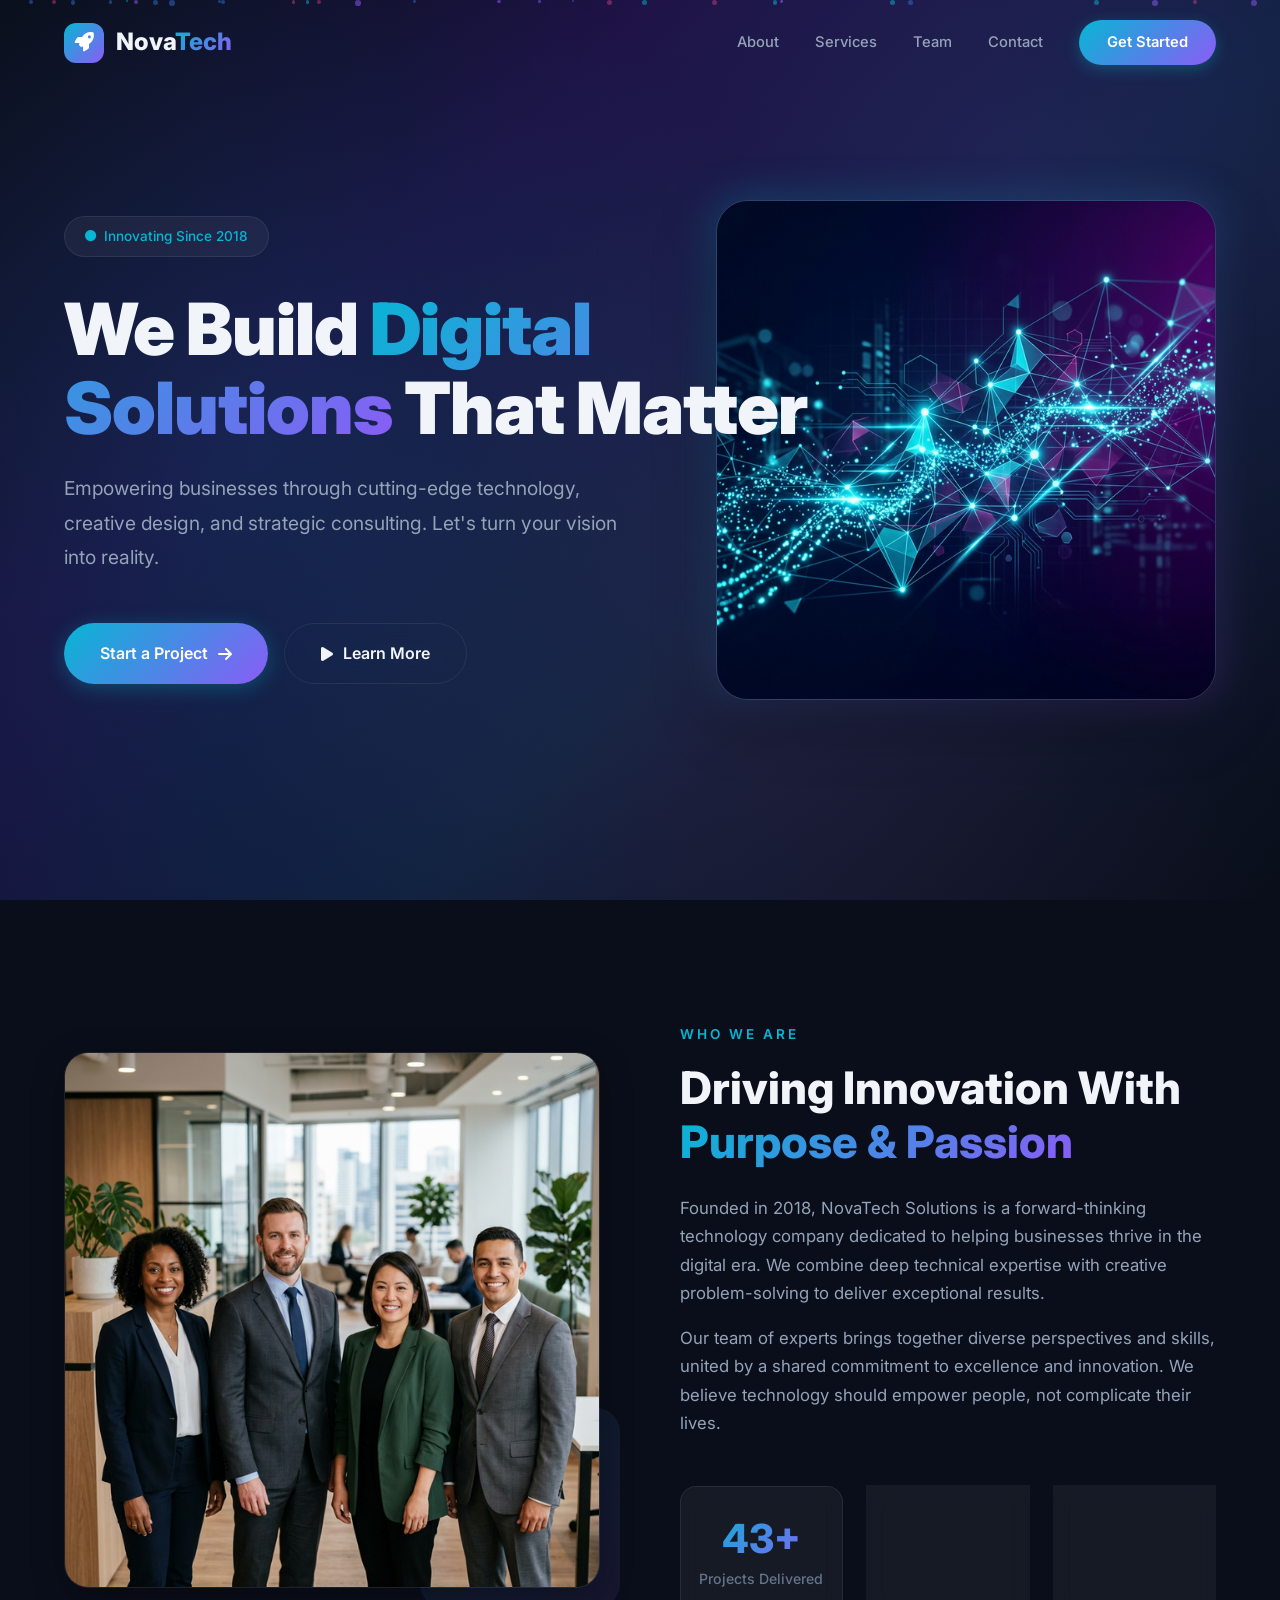
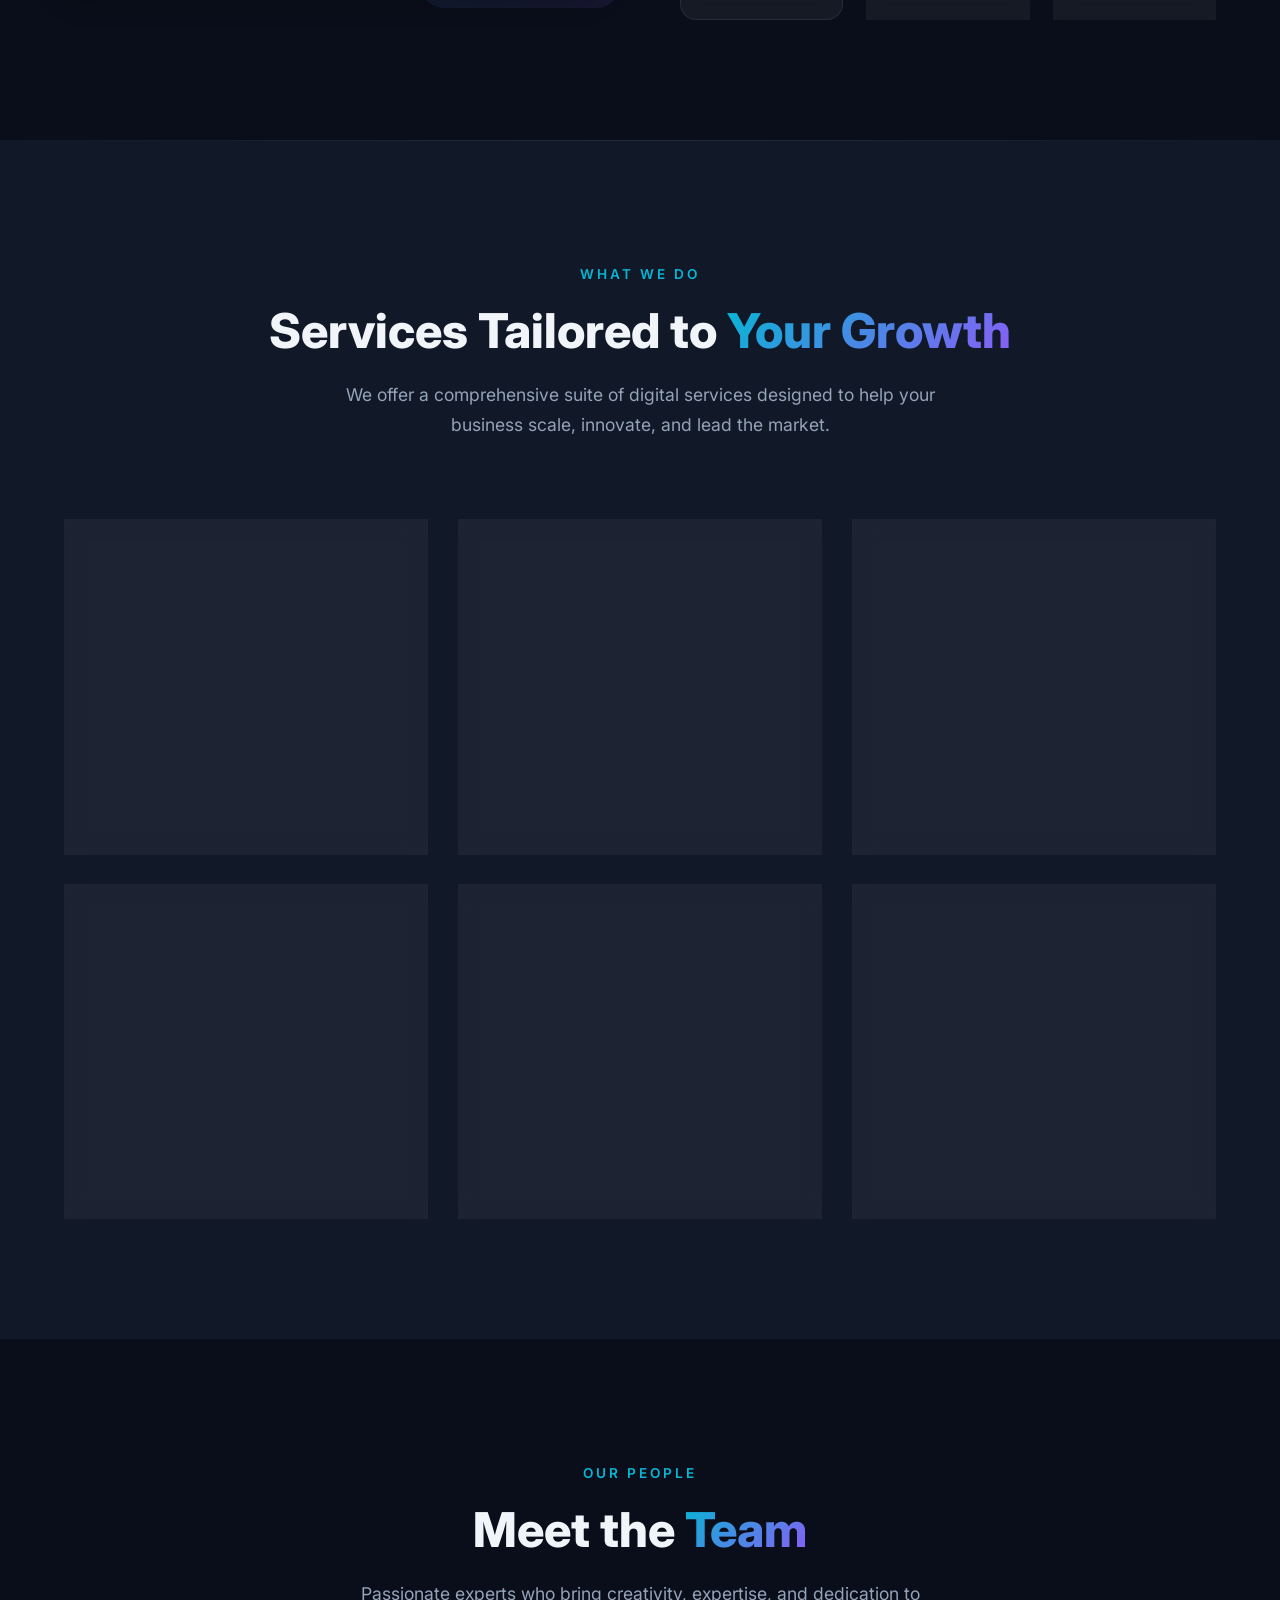
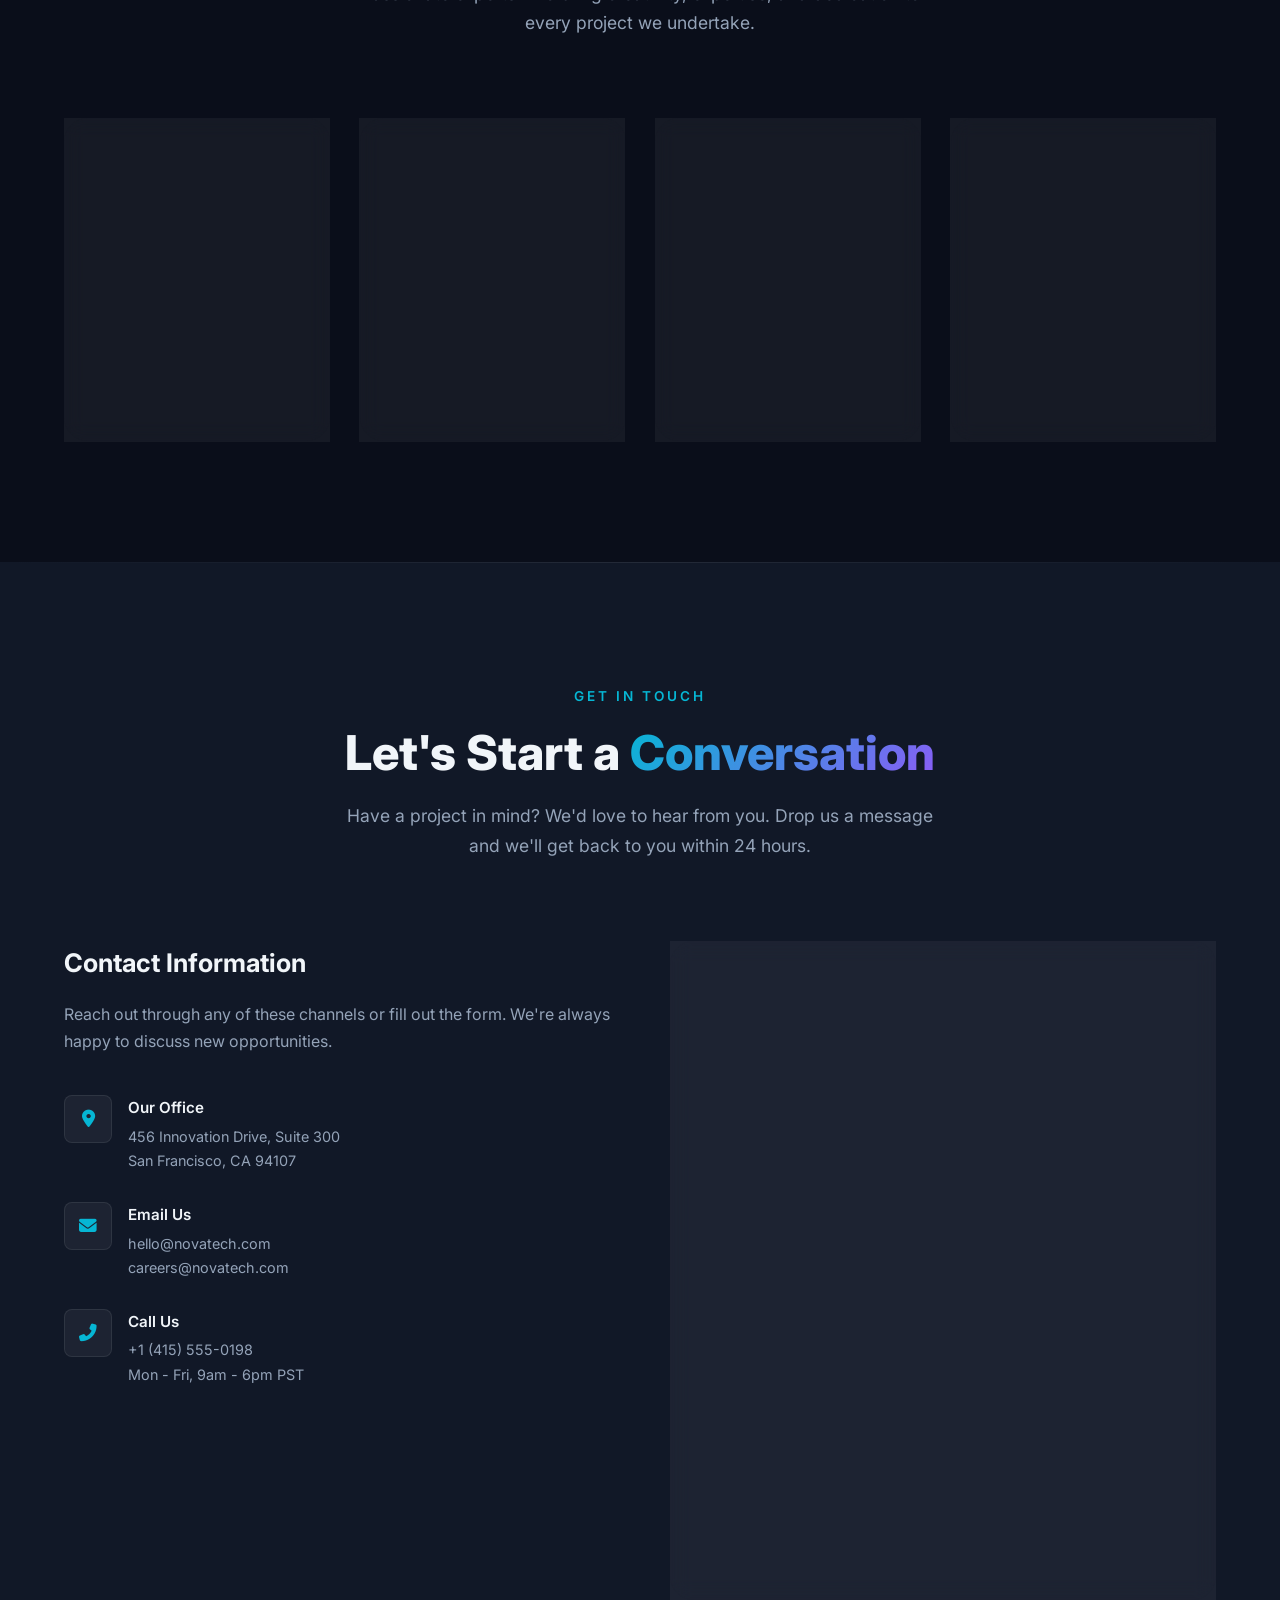
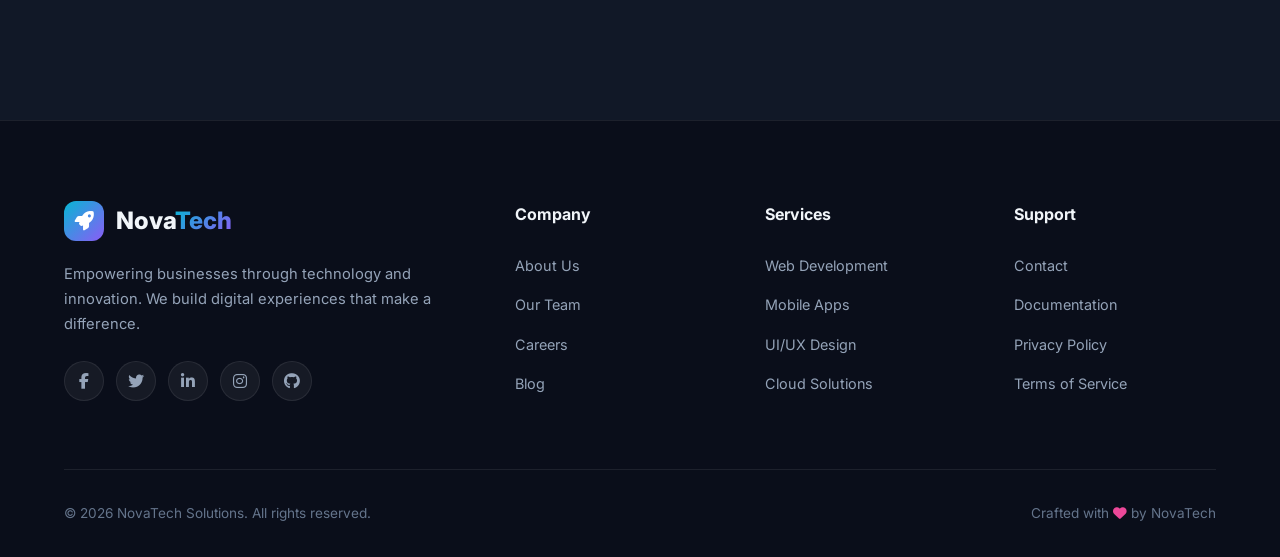
==== index.html @ 3fabcb5d "feat: Implement initial demo landing page with HTML, CSS, JavaScript, and assets." ====
<!DOCTYPE html>
<html lang="en">
<head>
  <meta charset="UTF-8">
  <meta name="viewport" content="width=device-width, initial-scale=1.0">
  <meta name="description" content="NovaTech Solutions — We craft innovative digital solutions that transform businesses. Explore our services, meet our team, and get in touch.">
  <title>NovaTech Solutions | Digital Innovation Company</title>

  <!-- Fonts & Icons -->
  <link rel="stylesheet" href="https://cdnjs.cloudflare.com/ajax/libs/font-awesome/6.5.1/css/all.min.css">
  <link rel="stylesheet" href="styles.css">
</head>
<body>

  <!-- ===== NAVIGATION ===== -->
  <nav class="navbar" id="navbar">
    <div class="container">
      <a href="#" class="nav-logo">
        <div class="logo-icon"><i class="fas fa-rocket"></i></div>
        <span>Nova<span class="gradient-text">Tech</span></span>
      </a>

      <div class="nav-links" id="navLinks">
        <a href="#about">About</a>
        <a href="#services">Services</a>
        <a href="#team">Team</a>
        <a href="#contact">Contact</a>
        <a href="#contact" class="nav-cta">Get Started</a>
      </div>

      <button class="hamburger" id="hamburger" aria-label="Toggle navigation">
        <span></span>
        <span></span>
        <span></span>
      </button>
    </div>
  </nav>

  <!-- ===== HERO ===== -->
  <section class="hero" id="hero">
    <div class="hero-particles" id="heroParticles"></div>

    <div class="container">
      <div class="hero-content">
        <div class="hero-badge">
          <i class="fas fa-circle"></i> Innovating Since 2018
        </div>
        <h1>We Build <span class="gradient-text">Digital Solutions</span> That Matter</h1>
        <p>Empowering businesses through cutting-edge technology, creative design, and strategic consulting. Let's turn your vision into reality.</p>
        <div class="hero-buttons">
          <a href="#contact" class="btn-primary">
            Start a Project <i class="fas fa-arrow-right"></i>
          </a>
          <a href="#about" class="btn-secondary">
            <i class="fas fa-play"></i> Learn More
          </a>
        </div>
      </div>
    </div>

    <div class="hero-visual">
      <div class="hero-image-wrapper">
        <img src="assets/hero-bg.png" alt="Digital Innovation Visualization">
      </div>
    </div>
  </section>

  <!-- ===== ABOUT ===== -->
  <section class="about" id="about">
    <div class="container">
      <div class="about-grid">
        <div class="about-image reveal">
          <img src="assets/team-photo.png" alt="NovaTech Team">
        </div>
        <div class="about-content reveal reveal-delay-2">
          <span class="section-header">
            <span class="label">Who We Are</span>
          </span>
          <h2>Driving Innovation With <span class="gradient-text">Purpose & Passion</span></h2>
          <p>Founded in 2018, NovaTech Solutions is a forward-thinking technology company dedicated to helping businesses thrive in the digital era. We combine deep technical expertise with creative problem-solving to deliver exceptional results.</p>
          <p>Our team of experts brings together diverse perspectives and skills, united by a shared commitment to excellence and innovation. We believe technology should empower people, not complicate their lives.</p>

          <div class="stats-grid">
            <div class="stat-item">
              <div class="stat-number" data-target="150">0</div>
              <div class="stat-label">Projects Delivered</div>
            </div>
            <div class="stat-item">
              <div class="stat-number" data-target="89">0</div>
              <div class="stat-label">Happy Clients</div>
            </div>
            <div class="stat-item">
              <div class="stat-number" data-target="12">0</div>
              <div class="stat-label">Years Experience</div>
            </div>
          </div>
        </div>
      </div>
    </div>
  </section>

  <!-- ===== SERVICES ===== -->
  <section class="services" id="services">
    <div class="container">
      <div class="section-header reveal">
        <span class="label">What We Do</span>
        <h2>Services Tailored to <span class="gradient-text">Your Growth</span></h2>
        <p>We offer a comprehensive suite of digital services designed to help your business scale, innovate, and lead the market.</p>
      </div>

      <div class="services-grid">
        <div class="service-card reveal reveal-delay-1">
          <div class="service-icon"><i class="fas fa-code"></i></div>
          <h3>Web Development</h3>
          <p>Custom web applications built with modern frameworks and scalable architecture. From MVPs to enterprise platforms, we bring your ideas to life.</p>
        </div>

        <div class="service-card reveal reveal-delay-2">
          <div class="service-icon"><i class="fas fa-mobile-alt"></i></div>
          <h3>Mobile Apps</h3>
          <p>Native and cross-platform mobile applications that deliver seamless user experiences on iOS and Android devices.</p>
        </div>

        <div class="service-card reveal reveal-delay-3">
          <div class="service-icon"><i class="fas fa-palette"></i></div>
          <h3>UI/UX Design</h3>
          <p>Human-centered design that creates intuitive interfaces. We blend aesthetics with functionality to delight your users.</p>
        </div>

        <div class="service-card reveal reveal-delay-1">
          <div class="service-icon"><i class="fas fa-cloud"></i></div>
          <h3>Cloud Solutions</h3>
          <p>Scalable cloud infrastructure and DevOps consulting. We help you migrate, optimize, and manage your cloud environment efficiently.</p>
        </div>

        <div class="service-card reveal reveal-delay-2">
          <div class="service-icon"><i class="fas fa-brain"></i></div>
          <h3>AI & Analytics</h3>
          <p>Harness the power of artificial intelligence and data analytics to gain insights, automate processes, and make smarter decisions.</p>
        </div>

        <div class="service-card reveal reveal-delay-3">
          <div class="service-icon"><i class="fas fa-shield-alt"></i></div>
          <h3>Cybersecurity</h3>
          <p>Comprehensive security audits, penetration testing, and compliance consulting to protect your digital assets from threats.</p>
        </div>
      </div>
    </div>
  </section>

  <!-- ===== TEAM ===== -->
  <section class="team" id="team">
    <div class="container">
      <div class="section-header reveal">
        <span class="label">Our People</span>
        <h2>Meet the <span class="gradient-text">Team</span></h2>
        <p>Passionate experts who bring creativity, expertise, and dedication to every project we undertake.</p>
      </div>

      <div class="team-grid">
        <div class="team-card reveal reveal-delay-1">
          <div class="team-avatar">
            <img src="assets/avatar-ceo.png" alt="Alexander Reed">
          </div>
          <h3>Alexander Reed</h3>
          <p class="role">CEO & Founder</p>
          <div class="team-socials">
            <a href="#" aria-label="LinkedIn"><i class="fab fa-linkedin-in"></i></a>
            <a href="#" aria-label="Twitter"><i class="fab fa-twitter"></i></a>
          </div>
        </div>

        <div class="team-card reveal reveal-delay-2">
          <div class="team-avatar">
            <img src="assets/avatar-cto.png" alt="Sarah Chen">
          </div>
          <h3>Sarah Chen</h3>
          <p class="role">Chief Technology Officer</p>
          <div class="team-socials">
            <a href="#" aria-label="LinkedIn"><i class="fab fa-linkedin-in"></i></a>
            <a href="#" aria-label="GitHub"><i class="fab fa-github"></i></a>
          </div>
        </div>

        <div class="team-card reveal reveal-delay-3">
          <div class="team-avatar">
            <img src="assets/avatar-designer.png" alt="Marcus Oliveira">
          </div>
          <h3>Marcus Oliveira</h3>
          <p class="role">Lead Designer</p>
          <div class="team-socials">
            <a href="#" aria-label="LinkedIn"><i class="fab fa-linkedin-in"></i></a>
            <a href="#" aria-label="Dribbble"><i class="fab fa-dribbble"></i></a>
          </div>
        </div>

        <div class="team-card reveal reveal-delay-4">
          <div class="team-avatar">
            <img src="assets/avatar-marketing.png" alt="Emily Nakamura">
          </div>
          <h3>Emily Nakamura</h3>
          <p class="role">Marketing Director</p>
          <div class="team-socials">
            <a href="#" aria-label="LinkedIn"><i class="fab fa-linkedin-in"></i></a>
            <a href="#" aria-label="Instagram"><i class="fab fa-instagram"></i></a>
          </div>
        </div>
      </div>
    </div>
  </section>

  <!-- ===== CONTACT ===== -->
  <section class="contact" id="contact">
    <div class="container">
      <div class="section-header reveal">
        <span class="label">Get In Touch</span>
        <h2>Let's Start a <span class="gradient-text">Conversation</span></h2>
        <p>Have a project in mind? We'd love to hear from you. Drop us a message and we'll get back to you within 24 hours.</p>
      </div>

      <div class="contact-grid">
        <div class="contact-info reveal reveal-delay-1">
          <h3>Contact Information</h3>
          <p>Reach out through any of these channels or fill out the form. We're always happy to discuss new opportunities.</p>

          <div class="contact-detail">
            <div class="contact-detail-icon"><i class="fas fa-map-marker-alt"></i></div>
            <div>
              <h4>Our Office</h4>
              <p>456 Innovation Drive, Suite 300<br>San Francisco, CA 94107</p>
            </div>
          </div>

          <div class="contact-detail">
            <div class="contact-detail-icon"><i class="fas fa-envelope"></i></div>
            <div>
              <h4>Email Us</h4>
              <p>hello@novatech.com<br>careers@novatech.com</p>
            </div>
          </div>

          <div class="contact-detail">
            <div class="contact-detail-icon"><i class="fas fa-phone-alt"></i></div>
            <div>
              <h4>Call Us</h4>
              <p>+1 (415) 555-0198<br>Mon - Fri, 9am - 6pm PST</p>
            </div>
          </div>
        </div>

        <div class="contact-form-wrapper reveal reveal-delay-2">
          <form id="contactForm">
            <div class="form-row">
              <div class="form-group">
                <label for="firstName">First Name</label>
                <input type="text" id="firstName" placeholder="John" required>
              </div>
              <div class="form-group">
                <label for="lastName">Last Name</label>
                <input type="text" id="lastName" placeholder="Doe" required>
              </div>
            </div>
            <div class="form-group">
              <label for="email">Email Address</label>
              <input type="email" id="email" placeholder="john@example.com" required>
            </div>
            <div class="form-group">
              <label for="subject">Subject</label>
              <input type="text" id="subject" placeholder="How can we help?">
            </div>
            <div class="form-group">
              <label for="message">Message</label>
              <textarea id="message" placeholder="Tell us about your project..." required></textarea>
            </div>
            <button type="submit" class="btn-submit" id="submitBtn">
              Send Message <i class="fas fa-paper-plane"></i>
            </button>
          </form>
        </div>
      </div>
    </div>
  </section>

  <!-- ===== FOOTER ===== -->
  <footer class="footer">
    <div class="container">
      <div class="footer-grid">
        <div class="footer-brand">
          <a href="#" class="nav-logo">
            <div class="logo-icon"><i class="fas fa-rocket"></i></div>
            <span>Nova<span class="gradient-text">Tech</span></span>
          </a>
          <p>Empowering businesses through technology and innovation. We build digital experiences that make a difference.</p>
          <div class="footer-socials">
            <a href="#" aria-label="Facebook"><i class="fab fa-facebook-f"></i></a>
            <a href="#" aria-label="Twitter"><i class="fab fa-twitter"></i></a>
            <a href="#" aria-label="LinkedIn"><i class="fab fa-linkedin-in"></i></a>
            <a href="#" aria-label="Instagram"><i class="fab fa-instagram"></i></a>
            <a href="#" aria-label="GitHub"><i class="fab fa-github"></i></a>
          </div>
        </div>

        <div class="footer-col">
          <h4>Company</h4>
          <ul>
            <li><a href="#about">About Us</a></li>
            <li><a href="#team">Our Team</a></li>
            <li><a href="#">Careers</a></li>
            <li><a href="#">Blog</a></li>
          </ul>
        </div>

        <div class="footer-col">
          <h4>Services</h4>
          <ul>
            <li><a href="#services">Web Development</a></li>
            <li><a href="#services">Mobile Apps</a></li>
            <li><a href="#services">UI/UX Design</a></li>
            <li><a href="#services">Cloud Solutions</a></li>
          </ul>
        </div>

        <div class="footer-col">
          <h4>Support</h4>
          <ul>
            <li><a href="#contact">Contact</a></li>
            <li><a href="#">Documentation</a></li>
            <li><a href="#">Privacy Policy</a></li>
            <li><a href="#">Terms of Service</a></li>
          </ul>
        </div>
      </div>

      <div class="footer-bottom">
        <p>&copy; 2026 NovaTech Solutions. All rights reserved.</p>
        <p>Crafted with <i class="fas fa-heart" style="color: var(--accent-pink);"></i> by NovaTech</p>
      </div>
    </div>
  </footer>

  <!-- Toast notification -->
  <div class="toast" id="toast">Message sent successfully! We'll get back to you soon.</div>

  <script src="script.js"></script>
</body>
</html>
---- styles.css ----
/* ===== DESIGN SYSTEM ===== */
@import url('https://fonts.googleapis.com/css2?family=Inter:wght@300;400;500;600;700;800;900&display=swap');

:root {
  /* Colors */
  --bg-primary: #0a0e1a;
  --bg-secondary: #111827;
  --bg-card: rgba(17, 24, 39, 0.6);
  --bg-glass: rgba(255, 255, 255, 0.05);
  --border-glass: rgba(255, 255, 255, 0.08);

  --text-primary: #f1f5f9;
  --text-secondary: #94a3b8;
  --text-muted: #64748b;

  --accent-cyan: #06b6d4;
  --accent-purple: #8b5cf6;
  --accent-pink: #ec4899;
  --accent-blue: #3b82f6;

  --gradient-primary: linear-gradient(135deg, #06b6d4, #8b5cf6);
  --gradient-hero: linear-gradient(135deg, #0a0e1a 0%, #1a1040 30%, #0d1f3c 60%, #0a0e1a 100%);
  --gradient-card-hover: linear-gradient(135deg, rgba(6, 182, 212, 0.1), rgba(139, 92, 246, 0.1));

  /* Spacing */
  --section-padding: 120px 0;
  --container-width: 1200px;

  /* Transitions */
  --transition-fast: 0.2s ease;
  --transition-medium: 0.4s cubic-bezier(0.4, 0, 0.2, 1);
  --transition-slow: 0.6s cubic-bezier(0.4, 0, 0.2, 1);

  /* Border Radius */
  --radius-sm: 8px;
  --radius-md: 16px;
  --radius-lg: 24px;
  --radius-xl: 32px;

  /* Shadows */
  --shadow-glow: 0 0 30px rgba(6, 182, 212, 0.15);
  --shadow-card: 0 8px 32px rgba(0, 0, 0, 0.3);
  --shadow-elevated: 0 20px 60px rgba(0, 0, 0, 0.4);
}

/* ===== RESET & BASE ===== */
*,
*::before,
*::after {
  margin: 0;
  padding: 0;
  box-sizing: border-box;
}

html {
  scroll-behavior: smooth;
  font-size: 16px;
}

body {
  font-family: 'Inter', -apple-system, BlinkMacSystemFont, sans-serif;
  background-color: var(--bg-primary);
  color: var(--text-primary);
  line-height: 1.7;
  overflow-x: hidden;
  -webkit-font-smoothing: antialiased;
}

a {
  text-decoration: none;
  color: inherit;
}

ul { list-style: none; }

img {
  max-width: 100%;
  display: block;
}

.container {
  width: 90%;
  max-width: var(--container-width);
  margin: 0 auto;
}

/* ===== UTILITY CLASSES ===== */
.gradient-text {
  background: var(--gradient-primary);
  -webkit-background-clip: text;
  -webkit-text-fill-color: transparent;
  background-clip: text;
}

.section-header {
  text-align: center;
  margin-bottom: 80px;
}

.section-header .label {
  display: inline-block;
  font-size: 0.85rem;
  font-weight: 600;
  letter-spacing: 3px;
  text-transform: uppercase;
  color: var(--accent-cyan);
  margin-bottom: 16px;
}

.section-header h2 {
  font-size: clamp(2rem, 4vw, 3rem);
  font-weight: 800;
  line-height: 1.2;
  margin-bottom: 20px;
}

.section-header p {
  font-size: 1.1rem;
  color: var(--text-secondary);
  max-width: 600px;
  margin: 0 auto;
}

/* ===== SCROLL ANIMATIONS ===== */
.reveal {
  opacity: 0;
  transform: translateY(40px);
  transition: opacity 0.8s cubic-bezier(0.4, 0, 0.2, 1),
              transform 0.8s cubic-bezier(0.4, 0, 0.2, 1);
}

.reveal.active {
  opacity: 1;
  transform: translateY(0);
}

.reveal-delay-1 { transition-delay: 0.1s; }
.reveal-delay-2 { transition-delay: 0.2s; }
.reveal-delay-3 { transition-delay: 0.3s; }
.reveal-delay-4 { transition-delay: 0.4s; }

/* ===== NAVIGATION ===== */
.navbar {
  position: fixed;
  top: 0;
  left: 0;
  width: 100%;
  z-index: 1000;
  padding: 20px 0;
  transition: var(--transition-medium);
}

.navbar.scrolled {
  background: rgba(10, 14, 26, 0.9);
  backdrop-filter: blur(20px);
  -webkit-backdrop-filter: blur(20px);
  border-bottom: 1px solid var(--border-glass);
  padding: 12px 0;
  box-shadow: 0 4px 30px rgba(0, 0, 0, 0.3);
}

.navbar .container {
  display: flex;
  align-items: center;
  justify-content: space-between;
}

.nav-logo {
  display: flex;
  align-items: center;
  gap: 12px;
  font-size: 1.5rem;
  font-weight: 800;
}

.nav-logo .logo-icon {
  width: 40px;
  height: 40px;
  background: var(--gradient-primary);
  border-radius: 12px;
  display: flex;
  align-items: center;
  justify-content: center;
  font-size: 1.2rem;
  color: white;
}

.nav-links {
  display: flex;
  align-items: center;
  gap: 36px;
}

.nav-links a {
  font-size: 0.92rem;
  font-weight: 500;
  color: var(--text-secondary);
  transition: var(--transition-fast);
  position: relative;
}

.nav-links a::after {
  content: '';
  position: absolute;
  bottom: -4px;
  left: 0;
  width: 0;
  height: 2px;
  background: var(--gradient-primary);
  transition: width var(--transition-medium);
}

.nav-links a:hover {
  color: var(--text-primary);
}

.nav-links a:hover::after {
  width: 100%;
}

.nav-cta {
  padding: 10px 28px !important;
  background: var(--gradient-primary);
  border-radius: 50px;
  color: white !important;
  font-weight: 600 !important;
  transition: var(--transition-medium) !important;
  box-shadow: 0 4px 15px rgba(6, 182, 212, 0.3);
}

.nav-cta::after {
  display: none !important;
}

.nav-cta:hover {
  transform: translateY(-2px);
  box-shadow: 0 8px 25px rgba(6, 182, 212, 0.4);
}

/* Hamburger menu */
.hamburger {
  display: none;
  flex-direction: column;
  gap: 5px;
  cursor: pointer;
  z-index: 1001;
  background: none;
  border: none;
  padding: 5px;
}

.hamburger span {
  display: block;
  width: 28px;
  height: 2px;
  background: var(--text-primary);
  border-radius: 4px;
  transition: var(--transition-medium);
}

.hamburger.active span:nth-child(1) {
  transform: rotate(45deg) translate(5px, 5px);
}

.hamburger.active span:nth-child(2) {
  opacity: 0;
}

.hamburger.active span:nth-child(3) {
  transform: rotate(-45deg) translate(5px, -5px);
}

/* ===== HERO SECTION ===== */
.hero {
  min-height: 100vh;
  display: flex;
  align-items: center;
  position: relative;
  overflow: hidden;
  background: var(--gradient-hero);
}

.hero::before {
  content: '';
  position: absolute;
  inset: 0;
  background:
    radial-gradient(circle at 20% 50%, rgba(6, 182, 212, 0.12) 0%, transparent 50%),
    radial-gradient(circle at 80% 20%, rgba(139, 92, 246, 0.12) 0%, transparent 50%),
    radial-gradient(circle at 60% 80%, rgba(236, 72, 153, 0.08) 0%, transparent 50%);
  animation: heroGlow 8s ease-in-out infinite alternate;
}

@keyframes heroGlow {
  0% {
    opacity: 0.6;
    transform: scale(1);
  }
  100% {
    opacity: 1;
    transform: scale(1.05);
  }
}

/* Floating particles */
.hero-particles {
  position: absolute;
  inset: 0;
  overflow: hidden;
  pointer-events: none;
}

.particle {
  position: absolute;
  width: 4px;
  height: 4px;
  background: rgba(6, 182, 212, 0.4);
  border-radius: 50%;
  animation: float linear infinite;
}

@keyframes float {
  0% {
    transform: translateY(100vh) rotate(0deg);
    opacity: 0;
  }
  10% {
    opacity: 1;
  }
  90% {
    opacity: 1;
  }
  100% {
    transform: translateY(-100px) rotate(720deg);
    opacity: 0;
  }
}

.hero-content {
  position: relative;
  z-index: 2;
  max-width: 800px;
}

.hero-badge {
  display: inline-flex;
  align-items: center;
  gap: 8px;
  padding: 8px 20px;
  background: var(--bg-glass);
  border: 1px solid var(--border-glass);
  border-radius: 50px;
  font-size: 0.85rem;
  font-weight: 500;
  color: var(--accent-cyan);
  margin-bottom: 32px;
  backdrop-filter: blur(10px);
}

.hero-badge i {
  font-size: 0.7rem;
}

.hero h1 {
  font-size: clamp(2.8rem, 6vw, 4.5rem);
  font-weight: 900;
  line-height: 1.1;
  margin-bottom: 24px;
  letter-spacing: -1px;
}

.hero p {
  font-size: 1.2rem;
  color: var(--text-secondary);
  line-height: 1.8;
  margin-bottom: 48px;
  max-width: 580px;
}

.hero-buttons {
  display: flex;
  gap: 16px;
  flex-wrap: wrap;
}

.btn-primary {
  display: inline-flex;
  align-items: center;
  gap: 10px;
  padding: 16px 36px;
  background: var(--gradient-primary);
  color: white;
  font-size: 1rem;
  font-weight: 600;
  border-radius: 50px;
  border: none;
  cursor: pointer;
  transition: var(--transition-medium);
  box-shadow: 0 4px 20px rgba(6, 182, 212, 0.3);
}

.btn-primary:hover {
  transform: translateY(-3px);
  box-shadow: 0 12px 35px rgba(6, 182, 212, 0.4);
}

.btn-secondary {
  display: inline-flex;
  align-items: center;
  gap: 10px;
  padding: 16px 36px;
  background: transparent;
  color: var(--text-primary);
  font-size: 1rem;
  font-weight: 600;
  border-radius: 50px;
  border: 1px solid var(--border-glass);
  cursor: pointer;
  transition: var(--transition-medium);
  backdrop-filter: blur(10px);
}

.btn-secondary:hover {
  background: var(--bg-glass);
  border-color: var(--accent-cyan);
  transform: translateY(-3px);
}

/* Hero floating image */
.hero-visual {
  position: absolute;
  right: 5%;
  top: 50%;
  transform: translateY(-50%);
  width: 500px;
  height: 500px;
  z-index: 1;
}

.hero-image-wrapper {
  position: relative;
  width: 100%;
  height: 100%;
  animation: heroFloat 6s ease-in-out infinite;
}

@keyframes heroFloat {
  0%, 100% { transform: translateY(0); }
  50% { transform: translateY(-20px); }
}

.hero-image-wrapper img {
  width: 100%;
  height: 100%;
  object-fit: cover;
  border-radius: var(--radius-xl);
  border: 1px solid var(--border-glass);
  box-shadow: var(--shadow-elevated);
}

.hero-image-wrapper::before {
  content: '';
  position: absolute;
  inset: -2px;
  border-radius: var(--radius-xl);
  background: var(--gradient-primary);
  opacity: 0.3;
  z-index: -1;
  filter: blur(20px);
}

/* ===== ABOUT SECTION ===== */
.about {
  padding: var(--section-padding);
  position: relative;
}

.about-grid {
  display: grid;
  grid-template-columns: 1fr 1fr;
  gap: 80px;
  align-items: center;
}

.about-image {
  position: relative;
}

.about-image img {
  border-radius: var(--radius-lg);
  box-shadow: var(--shadow-card);
  border: 1px solid var(--border-glass);
}

.about-image::after {
  content: '';
  position: absolute;
  bottom: -20px;
  right: -20px;
  width: 200px;
  height: 200px;
  background: var(--gradient-primary);
  border-radius: var(--radius-lg);
  opacity: 0.1;
  z-index: -1;
}

.about-content h2 {
  font-size: clamp(2rem, 3.5vw, 2.8rem);
  font-weight: 800;
  line-height: 1.2;
  margin-bottom: 24px;
}

.about-content p {
  color: var(--text-secondary);
  font-size: 1.05rem;
  margin-bottom: 16px;
}

.about-content p:last-of-type {
  margin-bottom: 40px;
}

/* Stats */
.stats-grid {
  display: grid;
  grid-template-columns: repeat(3, 1fr);
  gap: 24px;
  margin-top: 48px;
}

.stat-item {
  text-align: center;
  padding: 28px 16px;
  background: var(--bg-glass);
  border: 1px solid var(--border-glass);
  border-radius: var(--radius-md);
  backdrop-filter: blur(10px);
  transition: var(--transition-medium);
}

.stat-item:hover {
  background: var(--gradient-card-hover);
  border-color: rgba(6, 182, 212, 0.2);
  transform: translateY(-4px);
}

.stat-number {
  font-size: 2.5rem;
  font-weight: 800;
  background: var(--gradient-primary);
  -webkit-background-clip: text;
  -webkit-text-fill-color: transparent;
  background-clip: text;
  line-height: 1.2;
}

.stat-label {
  font-size: 0.88rem;
  color: var(--text-muted);
  margin-top: 4px;
  font-weight: 500;
}

/* ===== SERVICES SECTION ===== */
.services {
  padding: var(--section-padding);
  background: var(--bg-secondary);
  position: relative;
}

.services::before {
  content: '';
  position: absolute;
  top: 0;
  left: 0;
  right: 0;
  height: 1px;
  background: linear-gradient(90deg, transparent, var(--border-glass), transparent);
}

.services-grid {
  display: grid;
  grid-template-columns: repeat(3, 1fr);
  gap: 30px;
}

.service-card {
  padding: 44px 36px;
  background: var(--bg-glass);
  border: 1px solid var(--border-glass);
  border-radius: var(--radius-lg);
  backdrop-filter: blur(10px);
  transition: var(--transition-medium);
  position: relative;
  overflow: hidden;
}

.service-card::before {
  content: '';
  position: absolute;
  top: 0;
  left: 0;
  right: 0;
  height: 3px;
  background: var(--gradient-primary);
  transform: scaleX(0);
  transform-origin: left;
  transition: transform var(--transition-medium);
}

.service-card:hover {
  transform: translateY(-8px);
  background: var(--gradient-card-hover);
  border-color: rgba(6, 182, 212, 0.15);
  box-shadow: var(--shadow-glow);
}

.service-card:hover::before {
  transform: scaleX(1);
}

.service-icon {
  width: 64px;
  height: 64px;
  background: var(--gradient-primary);
  border-radius: var(--radius-md);
  display: flex;
  align-items: center;
  justify-content: center;
  font-size: 1.6rem;
  color: white;
  margin-bottom: 28px;
  box-shadow: 0 8px 20px rgba(6, 182, 212, 0.2);
}

.service-card h3 {
  font-size: 1.3rem;
  font-weight: 700;
  margin-bottom: 14px;
}

.service-card p {
  color: var(--text-secondary);
  font-size: 0.95rem;
  line-height: 1.7;
}

/* ===== TEAM SECTION ===== */
.team {
  padding: var(--section-padding);
  position: relative;
}

.team-grid {
  display: grid;
  grid-template-columns: repeat(4, 1fr);
  gap: 30px;
}

.team-card {
  text-align: center;
  padding: 40px 24px 32px;
  background: var(--bg-glass);
  border: 1px solid var(--border-glass);
  border-radius: var(--radius-lg);
  backdrop-filter: blur(10px);
  transition: var(--transition-medium);
}

.team-card:hover {
  transform: translateY(-8px);
  background: var(--gradient-card-hover);
  border-color: rgba(6, 182, 212, 0.15);
  box-shadow: var(--shadow-glow);
}

.team-avatar {
  width: 110px;
  height: 110px;
  border-radius: 50%;
  margin: 0 auto 24px;
  overflow: hidden;
  border: 3px solid transparent;
  background-image: var(--gradient-primary);
  background-origin: border-box;
  background-clip: padding-box, border-box;
  position: relative;
}

.team-avatar img {
  width: 100%;
  height: 100%;
  object-fit: cover;
  border-radius: 50%;
}

.team-card h3 {
  font-size: 1.15rem;
  font-weight: 700;
  margin-bottom: 6px;
}

.team-card .role {
  font-size: 0.88rem;
  color: var(--accent-cyan);
  font-weight: 500;
  margin-bottom: 18px;
}

.team-socials {
  display: flex;
  justify-content: center;
  gap: 12px;
}

.team-socials a {
  width: 36px;
  height: 36px;
  border-radius: 50%;
  background: var(--bg-glass);
  border: 1px solid var(--border-glass);
  display: flex;
  align-items: center;
  justify-content: center;
  font-size: 0.85rem;
  color: var(--text-secondary);
  transition: var(--transition-fast);
}

.team-socials a:hover {
  background: var(--gradient-primary);
  border-color: transparent;
  color: white;
  transform: translateY(-2px);
}

/* ===== CONTACT SECTION ===== */
.contact {
  padding: var(--section-padding);
  background: var(--bg-secondary);
  position: relative;
}

.contact::before {
  content: '';
  position: absolute;
  top: 0;
  left: 0;
  right: 0;
  height: 1px;
  background: linear-gradient(90deg, transparent, var(--border-glass), transparent);
}

.contact-grid {
  display: grid;
  grid-template-columns: 1fr 1fr;
  gap: 60px;
}

.contact-info h3 {
  font-size: 1.6rem;
  font-weight: 700;
  margin-bottom: 16px;
}

.contact-info > p {
  color: var(--text-secondary);
  margin-bottom: 40px;
  line-height: 1.7;
}

.contact-detail {
  display: flex;
  align-items: flex-start;
  gap: 16px;
  margin-bottom: 28px;
}

.contact-detail-icon {
  width: 48px;
  height: 48px;
  background: var(--bg-glass);
  border: 1px solid var(--border-glass);
  border-radius: var(--radius-sm);
  display: flex;
  align-items: center;
  justify-content: center;
  color: var(--accent-cyan);
  font-size: 1.1rem;
  flex-shrink: 0;
}

.contact-detail h4 {
  font-size: 0.95rem;
  font-weight: 600;
  margin-bottom: 4px;
}

.contact-detail p {
  font-size: 0.9rem;
  color: var(--text-secondary);
}

/* Contact Form */
.contact-form-wrapper {
  padding: 44px;
  background: var(--bg-glass);
  border: 1px solid var(--border-glass);
  border-radius: var(--radius-lg);
  backdrop-filter: blur(10px);
}

.form-group {
  margin-bottom: 24px;
}

.form-group label {
  display: block;
  font-size: 0.88rem;
  font-weight: 600;
  margin-bottom: 8px;
  color: var(--text-secondary);
}

.form-group input,
.form-group textarea {
  width: 100%;
  padding: 14px 18px;
  background: rgba(255, 255, 255, 0.03);
  border: 1px solid var(--border-glass);
  border-radius: var(--radius-sm);
  color: var(--text-primary);
  font-family: 'Inter', sans-serif;
  font-size: 0.95rem;
  transition: var(--transition-fast);
  outline: none;
}

.form-group input:focus,
.form-group textarea:focus {
  border-color: var(--accent-cyan);
  box-shadow: 0 0 0 3px rgba(6, 182, 212, 0.1);
}

.form-group textarea {
  height: 140px;
  resize: vertical;
}

.form-row {
  display: grid;
  grid-template-columns: 1fr 1fr;
  gap: 20px;
}

.btn-submit {
  width: 100%;
  padding: 16px;
  background: var(--gradient-primary);
  color: white;
  font-size: 1rem;
  font-weight: 600;
  border: none;
  border-radius: var(--radius-sm);
  cursor: pointer;
  transition: var(--transition-medium);
  box-shadow: 0 4px 15px rgba(6, 182, 212, 0.3);
}

.btn-submit:hover {
  transform: translateY(-2px);
  box-shadow: 0 8px 25px rgba(6, 182, 212, 0.4);
}

/* ===== FOOTER ===== */
.footer {
  padding: 80px 0 32px;
  background: var(--bg-primary);
  border-top: 1px solid var(--border-glass);
}

.footer-grid {
  display: grid;
  grid-template-columns: 2fr 1fr 1fr 1fr;
  gap: 48px;
  padding-bottom: 60px;
  border-bottom: 1px solid var(--border-glass);
}

.footer-brand .nav-logo {
  margin-bottom: 20px;
}

.footer-brand p {
  color: var(--text-secondary);
  font-size: 0.92rem;
  line-height: 1.7;
  margin-bottom: 24px;
}

.footer-socials {
  display: flex;
  gap: 12px;
}

.footer-socials a {
  width: 40px;
  height: 40px;
  border-radius: 50%;
  background: var(--bg-glass);
  border: 1px solid var(--border-glass);
  display: flex;
  align-items: center;
  justify-content: center;
  color: var(--text-secondary);
  transition: var(--transition-fast);
}

.footer-socials a:hover {
  background: var(--gradient-primary);
  border-color: transparent;
  color: white;
  transform: translateY(-2px);
}

.footer-col h4 {
  font-size: 1rem;
  font-weight: 700;
  margin-bottom: 24px;
}

.footer-col ul li {
  margin-bottom: 12px;
}

.footer-col ul a {
  color: var(--text-secondary);
  font-size: 0.9rem;
  transition: var(--transition-fast);
}

.footer-col ul a:hover {
  color: var(--accent-cyan);
}

.footer-bottom {
  display: flex;
  justify-content: space-between;
  align-items: center;
  padding-top: 32px;
  font-size: 0.85rem;
  color: var(--text-muted);
}

/* ===== RESPONSIVE ===== */
@media (max-width: 1024px) {
  .hero-visual {
    display: none;
  }

  .hero-content {
    max-width: 100%;
    text-align: center;
  }

  .hero p { margin-left: auto; margin-right: auto; }
  .hero-buttons { justify-content: center; }

  .about-grid {
    grid-template-columns: 1fr;
    gap: 48px;
  }

  .services-grid {
    grid-template-columns: repeat(2, 1fr);
  }

  .team-grid {
    grid-template-columns: repeat(2, 1fr);
  }

  .footer-grid {
    grid-template-columns: 1fr 1fr;
    gap: 36px;
  }
}

@media (max-width: 768px) {
  :root {
    --section-padding: 80px 0;
  }

  .nav-links {
    position: fixed;
    top: 0;
    right: -100%;
    width: 280px;
    height: 100vh;
    background: rgba(10, 14, 26, 0.98);
    backdrop-filter: blur(20px);
    flex-direction: column;
    justify-content: center;
    gap: 28px;
    padding: 40px;
    transition: right var(--transition-medium);
    border-left: 1px solid var(--border-glass);
  }

  .nav-links.open {
    right: 0;
  }

  .hamburger {
    display: flex;
  }

  .hero h1 {
    font-size: clamp(2rem, 8vw, 3rem);
  }

  .services-grid {
    grid-template-columns: 1fr;
  }

  .team-grid {
    grid-template-columns: 1fr;
    max-width: 360px;
    margin: 0 auto;
  }

  .contact-grid {
    grid-template-columns: 1fr;
  }

  .stats-grid {
    grid-template-columns: repeat(3, 1fr);
    gap: 12px;
  }

  .form-row {
    grid-template-columns: 1fr;
  }

  .footer-grid {
    grid-template-columns: 1fr;
  }

  .footer-bottom {
    flex-direction: column;
    gap: 12px;
    text-align: center;
  }

  .contact-form-wrapper {
    padding: 28px;
  }
}

@media (max-width: 480px) {
  .hero-buttons {
    flex-direction: column;
    align-items: center;
  }

  .btn-primary, .btn-secondary {
    width: 100%;
    justify-content: center;
  }

  .stat-number {
    font-size: 1.8rem;
  }
}

/* ===== TOAST NOTIFICATION ===== */
.toast {
  position: fixed;
  bottom: 32px;
  right: 32px;
  padding: 16px 28px;
  background: rgba(6, 182, 212, 0.15);
  border: 1px solid var(--accent-cyan);
  border-radius: var(--radius-sm);
  color: var(--accent-cyan);
  font-weight: 500;
  backdrop-filter: blur(10px);
  transform: translateY(100px);
  opacity: 0;
  transition: var(--transition-medium);
  z-index: 9999;
}

.toast.show {
  transform: translateY(0);
  opacity: 1;
}
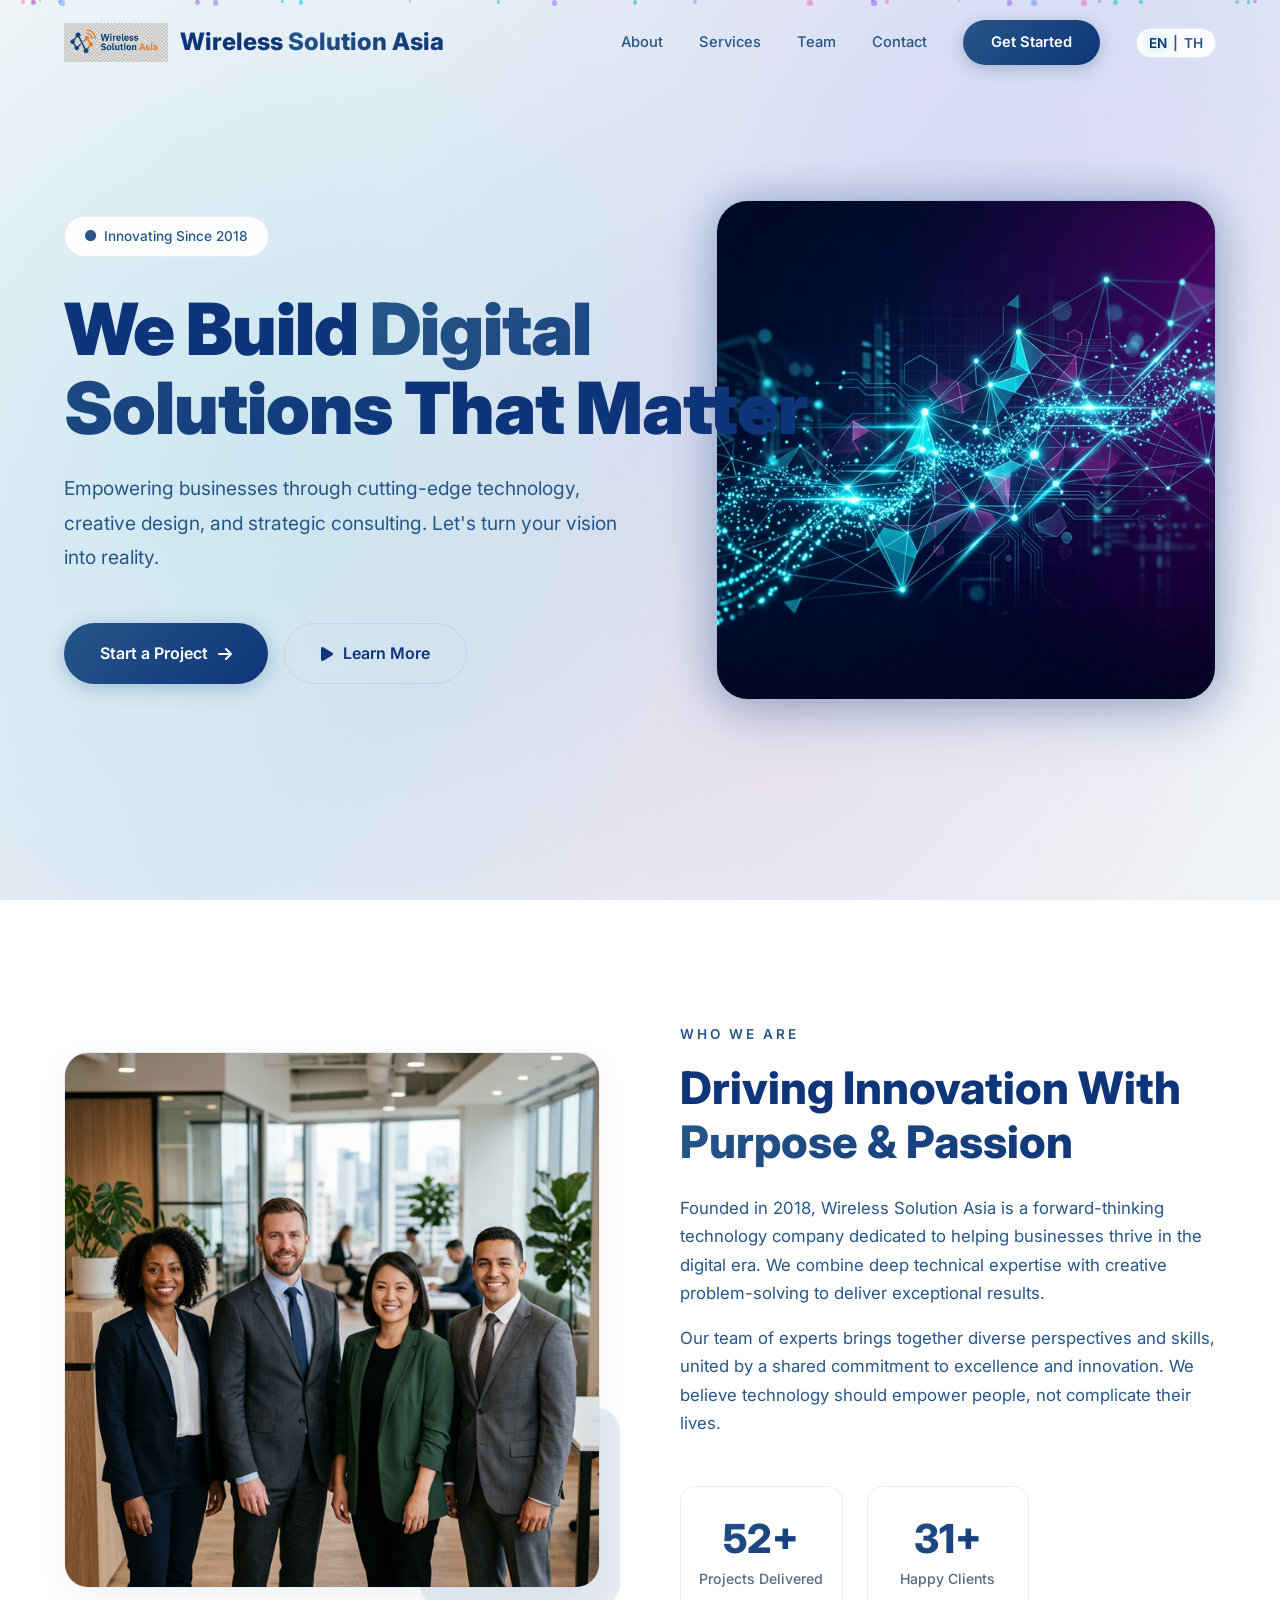
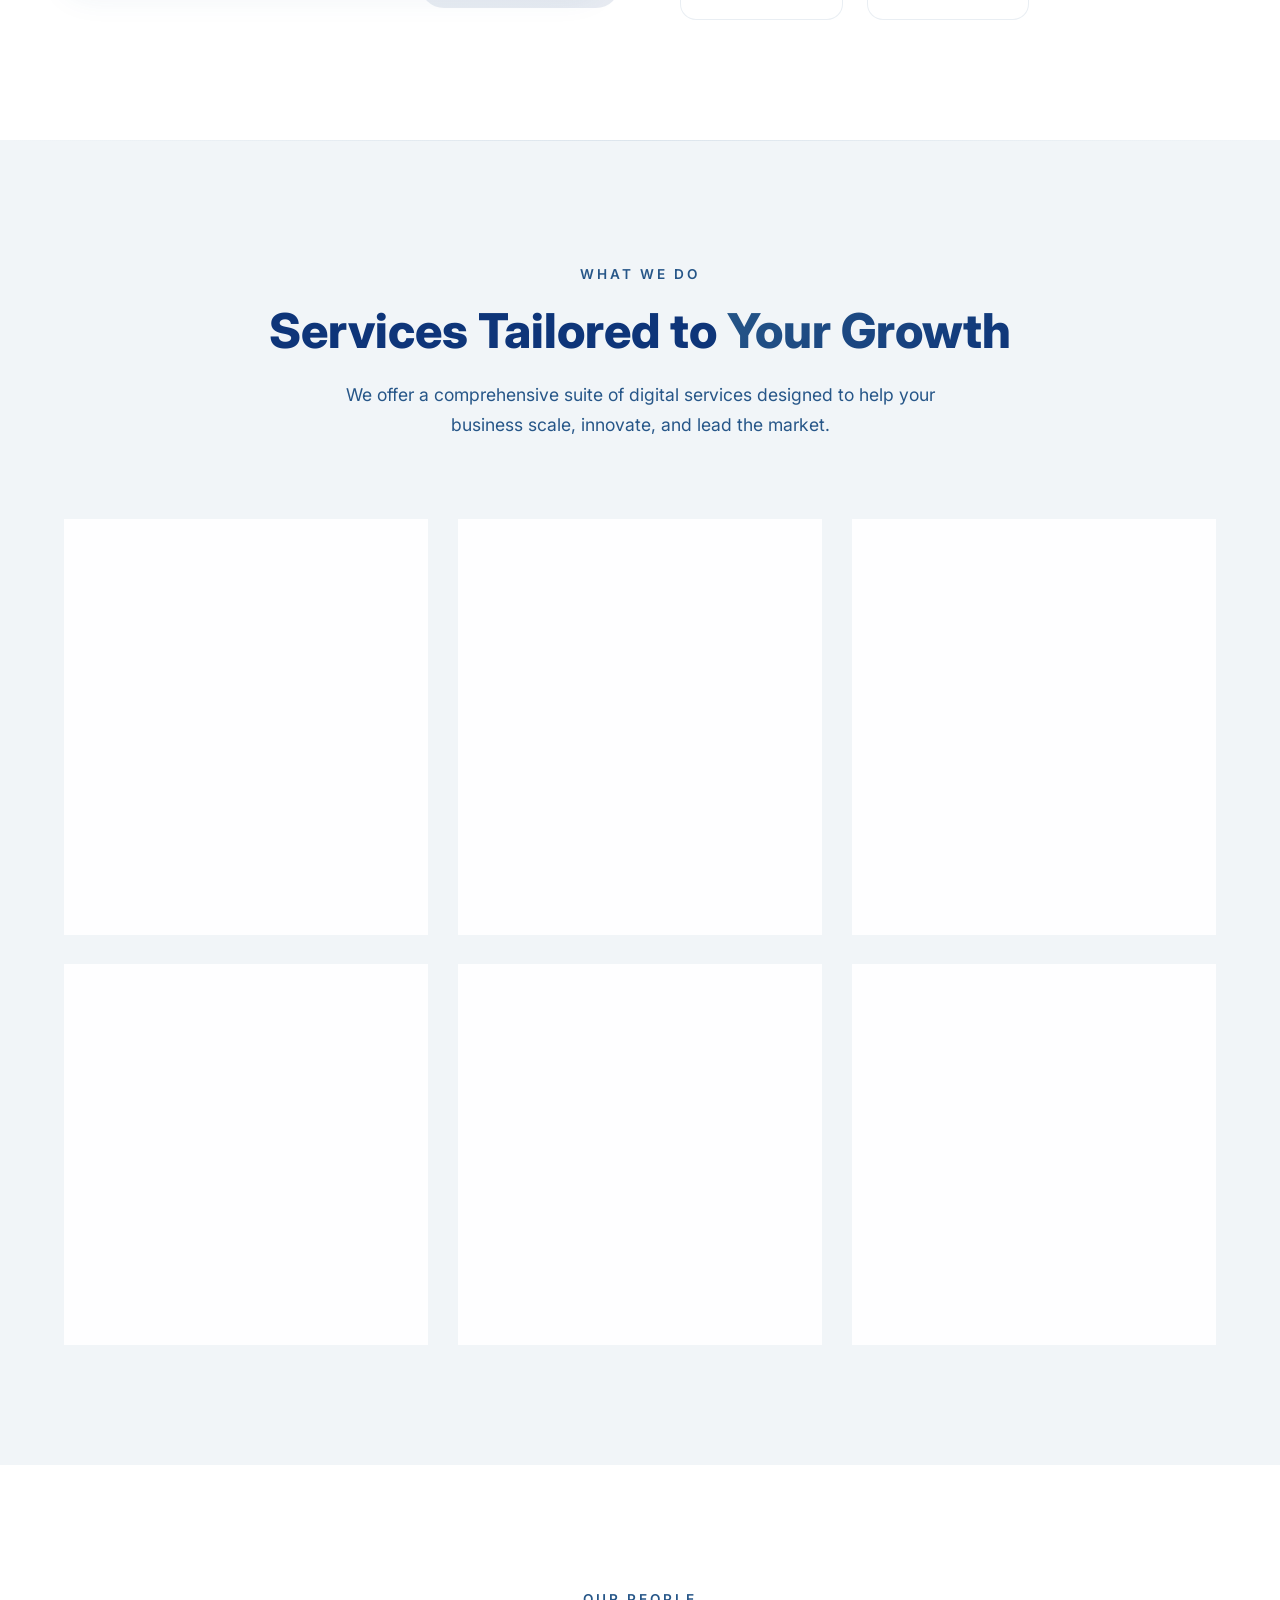
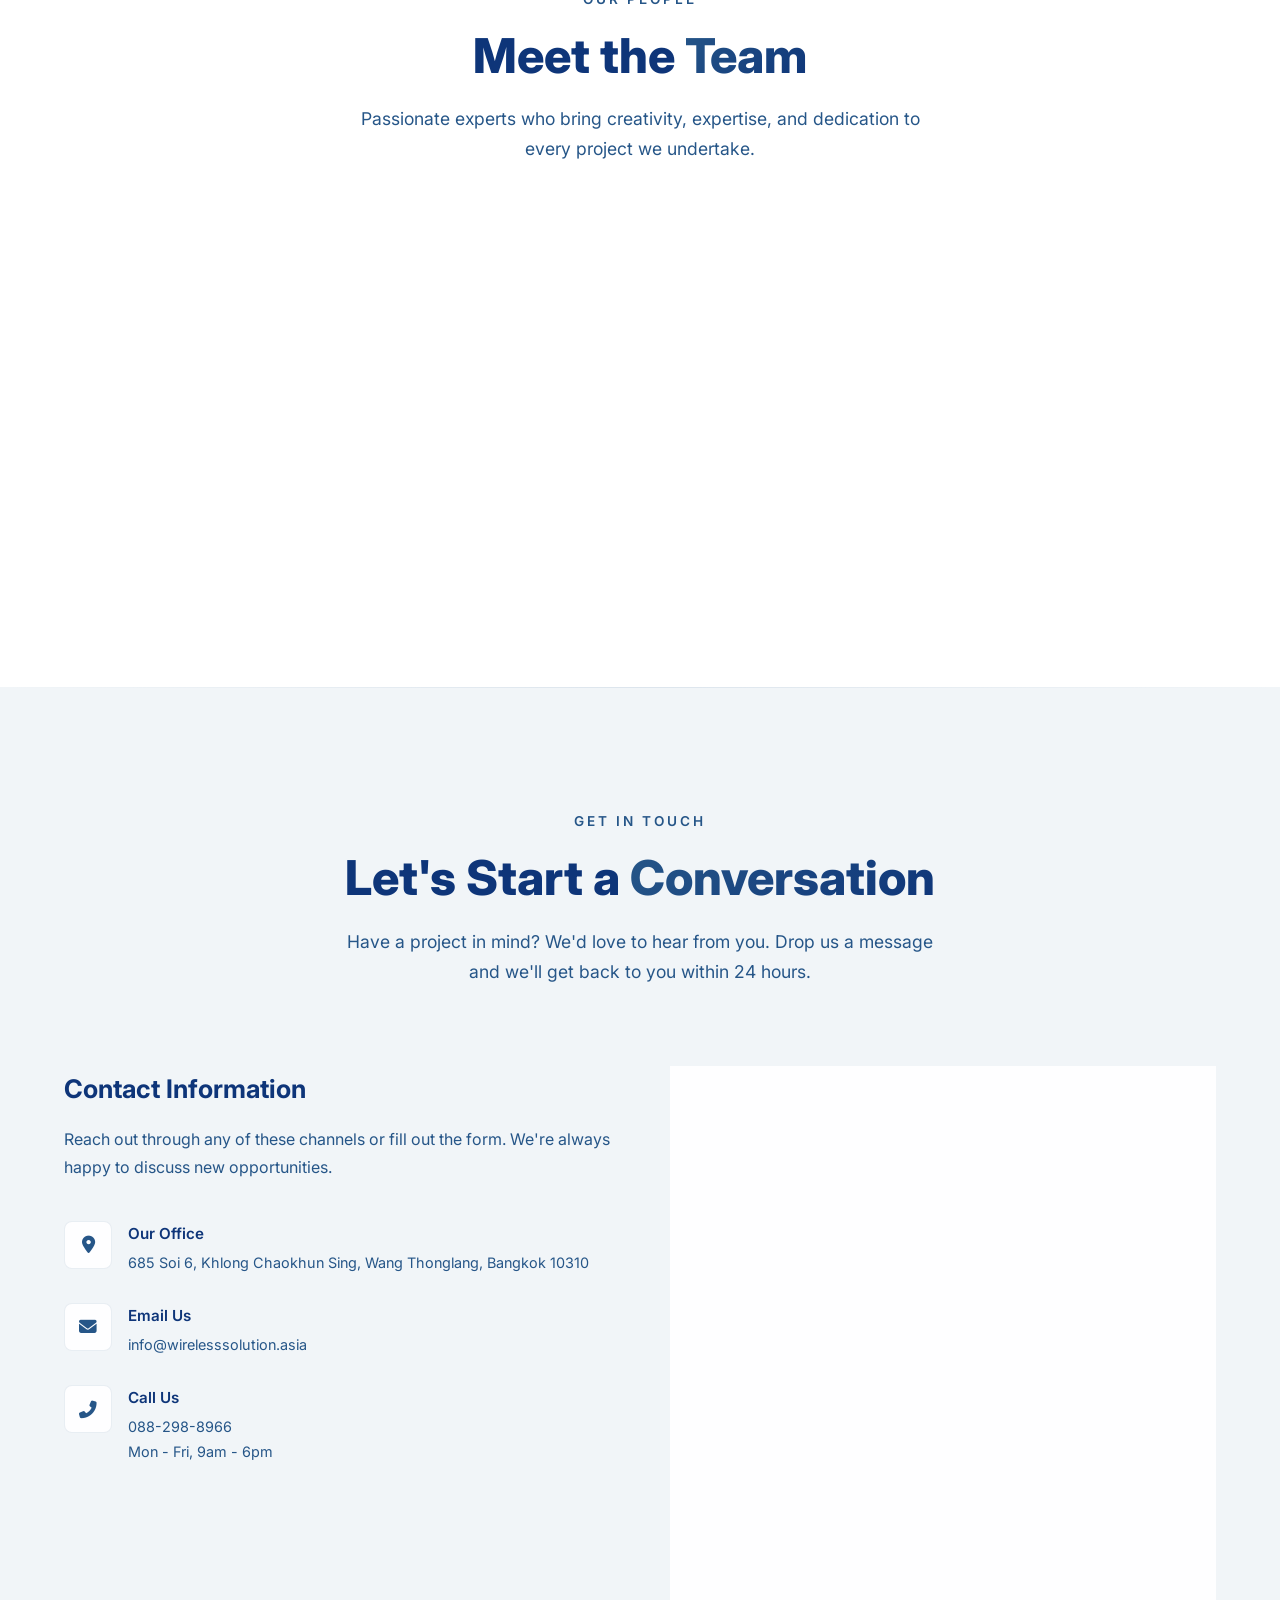
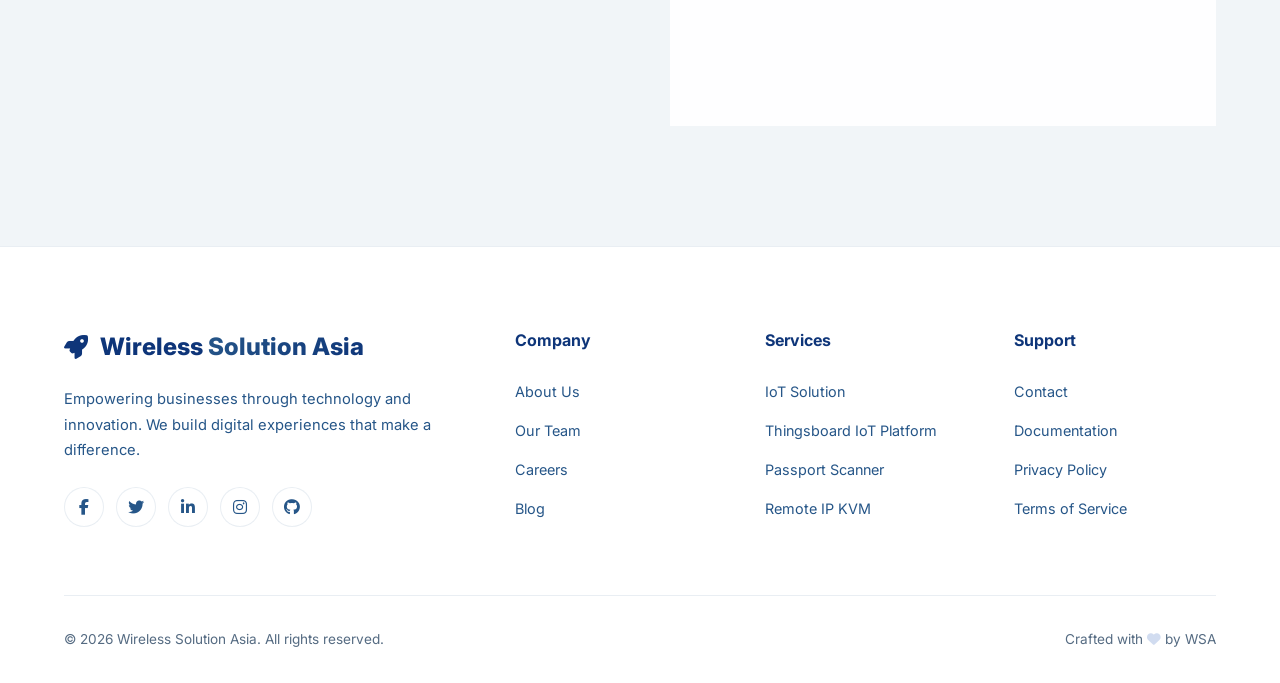
==== commit ec465469: "feat: Implement internationalization, add a dedicated service detail page, and update branding to Wi" ====
--- a/index.html
+++ b/index.html
@@ -1,31 +1,39 @@
 <!DOCTYPE html>
 <html lang="en">
+
 <head>
   <meta charset="UTF-8">
   <meta name="viewport" content="width=device-width, initial-scale=1.0">
-  <meta name="description" content="NovaTech Solutions — We craft innovative digital solutions that transform businesses. Explore our services, meet our team, and get in touch.">
-  <title>NovaTech Solutions | Digital Innovation Company</title>
+  <meta name="description"
+    content="Wireless Solution Asia — We craft innovative digital solutions that transform businesses. Explore our services, meet our team, and get in touch.">
+  <title>Wireless Solution Asia | Digital Innovation Company</title>
 
   <!-- Fonts & Icons -->
   <link rel="stylesheet" href="https://cdnjs.cloudflare.com/ajax/libs/font-awesome/6.5.1/css/all.min.css">
   <link rel="stylesheet" href="styles.css">
 </head>
+
 <body>
 
   <!-- ===== NAVIGATION ===== -->
   <nav class="navbar" id="navbar">
     <div class="container">
       <a href="#" class="nav-logo">
-        <div class="logo-icon"><i class="fas fa-rocket"></i></div>
-        <span>Nova<span class="gradient-text">Tech</span></span>
+        <div class="logo-icon">
+          <img src="assets/logo.png" alt="Wireless Solution Asia Logo">
+        </div>
+        <span>Wireless <span class="gradient-text">Solution Asia</span></span>
       </a>
 
       <div class="nav-links" id="navLinks">
-        <a href="#about">About</a>
-        <a href="#services">Services</a>
-        <a href="#team">Team</a>
-        <a href="#contact">Contact</a>
-        <a href="#contact" class="nav-cta">Get Started</a>
+        <a href="#about" data-i18n="nav-about">About</a>
+        <a href="#services" data-i18n="nav-services">Services</a>
+        <a href="#team" data-i18n="nav-team">Team</a>
+        <a href="#contact" data-i18n="nav-contact">Contact</a>
+        <a href="#contact" class="nav-cta" data-i18n="nav-cta">Get Started</a>
+        <button id="langToggle" class="lang-toggle">
+          <span class="lang-en active">EN</span>|<span class="lang-th">TH</span>
+        </button>
       </div>
 
       <button class="hamburger" id="hamburger" aria-label="Toggle navigation">
@@ -43,16 +51,19 @@
     <div class="container">
       <div class="hero-content">
         <div class="hero-badge">
-          <i class="fas fa-circle"></i> Innovating Since 2018
-        </div>
-        <h1>We Build <span class="gradient-text">Digital Solutions</span> That Matter</h1>
-        <p>Empowering businesses through cutting-edge technology, creative design, and strategic consulting. Let's turn your vision into reality.</p>
+          <i class="fas fa-circle"></i> <span data-i18n="hero-badge">Innovating Since 2018</span>
+        </div>
+        <h1><span data-i18n="hero-title-1">We Build </span><span class="gradient-text" data-i18n="hero-title-2">Digital
+            Solutions</span><span data-i18n="hero-title-3"> That Matter</span></h1>
+        <p data-i18n="hero-desc">Empowering businesses through cutting-edge technology, creative design, and strategic
+          consulting. Let's turn
+          your vision into reality.</p>
         <div class="hero-buttons">
           <a href="#contact" class="btn-primary">
-            Start a Project <i class="fas fa-arrow-right"></i>
+            <span data-i18n="btn-primary">Start a Project</span> <i class="fas fa-arrow-right"></i>
           </a>
           <a href="#about" class="btn-secondary">
-            <i class="fas fa-play"></i> Learn More
+            <i class="fas fa-play"></i> <span data-i18n="btn-secondary">Learn More</span>
           </a>
         </div>
       </div>
@@ -70,28 +81,34 @@
     <div class="container">
       <div class="about-grid">
         <div class="about-image reveal">
-          <img src="assets/team-photo.png" alt="NovaTech Team">
+          <img src="assets/team-photo.png" alt="Wireless Solution Asia Team">
         </div>
         <div class="about-content reveal reveal-delay-2">
           <span class="section-header">
-            <span class="label">Who We Are</span>
+            <span class="label" data-i18n="about-label">Who We Are</span>
           </span>
-          <h2>Driving Innovation With <span class="gradient-text">Purpose & Passion</span></h2>
-          <p>Founded in 2018, NovaTech Solutions is a forward-thinking technology company dedicated to helping businesses thrive in the digital era. We combine deep technical expertise with creative problem-solving to deliver exceptional results.</p>
-          <p>Our team of experts brings together diverse perspectives and skills, united by a shared commitment to excellence and innovation. We believe technology should empower people, not complicate their lives.</p>
+          <h2><span data-i18n="about-title-1">Driving Innovation With </span><span class="gradient-text"
+              data-i18n="about-title-2">Purpose & Passion</span></h2>
+          <p data-i18n="about-p1">Founded in 2018, Wireless Solution Asia is a forward-thinking technology company
+            dedicated to helping
+            businesses thrive in the digital era. We combine deep technical expertise with creative problem-solving to
+            deliver exceptional results.</p>
+          <p data-i18n="about-p2">Our team of experts brings together diverse perspectives and skills, united by a
+            shared commitment to
+            excellence and innovation. We believe technology should empower people, not complicate their lives.</p>
 
           <div class="stats-grid">
             <div class="stat-item">
               <div class="stat-number" data-target="150">0</div>
-              <div class="stat-label">Projects Delivered</div>
+              <div class="stat-label" data-i18n="stat-1">Projects Delivered</div>
             </div>
             <div class="stat-item">
               <div class="stat-number" data-target="89">0</div>
-              <div class="stat-label">Happy Clients</div>
+              <div class="stat-label" data-i18n="stat-2">Happy Clients</div>
             </div>
             <div class="stat-item">
               <div class="stat-number" data-target="12">0</div>
-              <div class="stat-label">Years Experience</div>
+              <div class="stat-label" data-i18n="stat-3">Years Experience</div>
             </div>
           </div>
         </div>
@@ -103,46 +120,61 @@
   <section class="services" id="services">
     <div class="container">
       <div class="section-header reveal">
-        <span class="label">What We Do</span>
-        <h2>Services Tailored to <span class="gradient-text">Your Growth</span></h2>
-        <p>We offer a comprehensive suite of digital services designed to help your business scale, innovate, and lead the market.</p>
+        <span class="label" data-i18n="services-label">What We Do</span>
+        <h2><span data-i18n="services-title-1">Services Tailored to </span><span class="gradient-text"
+            data-i18n="services-title-2">Your Growth</span></h2>
+        <p data-i18n="services-desc">We offer a comprehensive suite of digital services designed to help your business
+          scale, innovate, and lead
+          the market.</p>
       </div>
 
       <div class="services-grid">
-        <div class="service-card reveal reveal-delay-1">
-          <div class="service-icon"><i class="fas fa-code"></i></div>
-          <h3>Web Development</h3>
-          <p>Custom web applications built with modern frameworks and scalable architecture. From MVPs to enterprise platforms, we bring your ideas to life.</p>
-        </div>
-
-        <div class="service-card reveal reveal-delay-2">
-          <div class="service-icon"><i class="fas fa-mobile-alt"></i></div>
-          <h3>Mobile Apps</h3>
-          <p>Native and cross-platform mobile applications that deliver seamless user experiences on iOS and Android devices.</p>
-        </div>
-
-        <div class="service-card reveal reveal-delay-3">
-          <div class="service-icon"><i class="fas fa-palette"></i></div>
-          <h3>UI/UX Design</h3>
-          <p>Human-centered design that creates intuitive interfaces. We blend aesthetics with functionality to delight your users.</p>
-        </div>
-
-        <div class="service-card reveal reveal-delay-1">
-          <div class="service-icon"><i class="fas fa-cloud"></i></div>
-          <h3>Cloud Solutions</h3>
-          <p>Scalable cloud infrastructure and DevOps consulting. We help you migrate, optimize, and manage your cloud environment efficiently.</p>
-        </div>
-
-        <div class="service-card reveal reveal-delay-2">
-          <div class="service-icon"><i class="fas fa-brain"></i></div>
-          <h3>AI & Analytics</h3>
-          <p>Harness the power of artificial intelligence and data analytics to gain insights, automate processes, and make smarter decisions.</p>
-        </div>
-
-        <div class="service-card reveal reveal-delay-3">
-          <div class="service-icon"><i class="fas fa-shield-alt"></i></div>
-          <h3>Cybersecurity</h3>
-          <p>Comprehensive security audits, penetration testing, and compliance consulting to protect your digital assets from threats.</p>
+        <div class="service-card reveal reveal-delay-1" onclick="window.location.href='service.html?type=iot'">
+          <div class="service-icon"><i class="fas fa-microchip"></i></div>
+          <h3 data-i18n="srv-1-title">IoT Solution</h3>
+          <p data-i18n="srv-1-desc">End-to-end Internet of Things solutions connecting devices, gathering
+            telemetry data, and providing actionable insights for smart operations.</p>
+          <div class="learn-more">Learn More <i class="fas fa-arrow-right"></i></div>
+        </div>
+
+        <div class="service-card reveal reveal-delay-2" onclick="window.location.href='service.html?type=thingsboard'">
+          <div class="service-icon"><i class="fas fa-tachometer-alt"></i></div>
+          <h3 data-i18n="srv-2-title">Thingsboard IoT Platform</h3>
+          <p data-i18n="srv-2-desc">Expert implementation and customization of Thingsboard for robust device
+            management, data collection, processing, and visualization.</p>
+          <div class="learn-more">Learn More <i class="fas fa-arrow-right"></i></div>
+        </div>
+
+        <div class="service-card reveal reveal-delay-3" onclick="window.location.href='service.html?type=alcohol'">
+          <div class="service-icon"><i class="fas fa-user-check"></i></div>
+          <h3 data-i18n="srv-3-title">Alcohol Check Point Management</h3>
+          <p data-i18n="srv-3-desc">Comprehensive access control and monitoring systems integrating
+            breathalyzer tests for enhanced workplace safety and compliance.</p>
+          <div class="learn-more">Learn More <i class="fas fa-arrow-right"></i></div>
+        </div>
+
+        <div class="service-card reveal reveal-delay-1" onclick="window.location.href='service.html?type=passport'">
+          <div class="service-icon"><i class="fas fa-passport"></i></div>
+          <h3 data-i18n="srv-4-title">Passport Scanner</h3>
+          <p data-i18n="srv-4-desc">Advanced optical character recognition (OCR) and imaging systems designed
+            for rapid, accurate passport scanning and identity verification.</p>
+          <div class="learn-more">Learn More <i class="fas fa-arrow-right"></i></div>
+        </div>
+
+        <div class="service-card reveal reveal-delay-2" onclick="window.location.href='service.html?type=kvm'">
+          <div class="service-icon"><i class="fas fa-desktop"></i></div>
+          <h3 data-i18n="srv-5-title">Remote IP KVM</h3>
+          <p data-i18n="srv-5-desc">Secure and reliable IP KVM solutions allowing remote access, monitoring,
+            and control of critical servers and infrastructure from anywhere.</p>
+          <div class="learn-more">Learn More <i class="fas fa-arrow-right"></i></div>
+        </div>
+
+        <div class="service-card reveal reveal-delay-3" onclick="window.location.href='service.html?type=integration'">
+          <div class="service-icon"><i class="fas fa-cogs"></i></div>
+          <h3 data-i18n="srv-6-title">Systems Integration</h3>
+          <p data-i18n="srv-6-desc">Seamless integration of diverse hardware and software components to create
+            unified, efficient, and scalable technological ecosystems.</p>
+          <div class="learn-more">Learn More <i class="fas fa-arrow-right"></i></div>
         </div>
       </div>
     </div>
@@ -152,30 +184,32 @@
   <section class="team" id="team">
     <div class="container">
       <div class="section-header reveal">
-        <span class="label">Our People</span>
-        <h2>Meet the <span class="gradient-text">Team</span></h2>
-        <p>Passionate experts who bring creativity, expertise, and dedication to every project we undertake.</p>
+        <span class="label" data-i18n="team-label">Our People</span>
+        <h2><span data-i18n="team-title-1">Meet the </span><span class="gradient-text"
+            data-i18n="team-title-2">Team</span></h2>
+        <p data-i18n="team-desc">Passionate experts who bring creativity, expertise, and dedication to every project we
+          undertake.</p>
       </div>
 
       <div class="team-grid">
         <div class="team-card reveal reveal-delay-1">
           <div class="team-avatar">
-            <img src="assets/avatar-ceo.png" alt="Alexander Reed">
-          </div>
-          <h3>Alexander Reed</h3>
-          <p class="role">CEO & Founder</p>
+            <img src="assets/avatar-ceo.png" alt="นายตฤณ ชูนิจธนกุล">
+          </div>
+          <h3 data-i18n="team-ceo-name">นายตฤณ ชูนิจธนกุล</h3>
+          <p class="role" data-i18n="role-ceo">CEO & Founder</p>
           <div class="team-socials">
             <a href="#" aria-label="LinkedIn"><i class="fab fa-linkedin-in"></i></a>
-            <a href="#" aria-label="Twitter"><i class="fab fa-twitter"></i></a>
+            <a href="#" aria-label="Twitter"><i class="fab fa-x-twitter"></i></a>
           </div>
         </div>
 
         <div class="team-card reveal reveal-delay-2">
           <div class="team-avatar">
-            <img src="assets/avatar-cto.png" alt="Sarah Chen">
-          </div>
-          <h3>Sarah Chen</h3>
-          <p class="role">Chief Technology Officer</p>
+            <img src="assets/avatar-cto.png" alt="ธัญยธรณ์ โลหะวรรณรัตน์">
+          </div>
+          <h3 data-i18n="team-cfo-name">ธัญยธรณ์ โลหะวรรณรัตน์</h3>
+          <p class="role" data-i18n="role-cfo">CFO</p>
           <div class="team-socials">
             <a href="#" aria-label="LinkedIn"><i class="fab fa-linkedin-in"></i></a>
             <a href="#" aria-label="GitHub"><i class="fab fa-github"></i></a>
@@ -184,10 +218,10 @@
 
         <div class="team-card reveal reveal-delay-3">
           <div class="team-avatar">
-            <img src="assets/avatar-designer.png" alt="Marcus Oliveira">
-          </div>
-          <h3>Marcus Oliveira</h3>
-          <p class="role">Lead Designer</p>
+            <img src="assets/avatar-designer.png" alt="อัญชลี เบญจธนรัตน์">
+          </div>
+          <h3 data-i18n="team-cio-name">อัญชลี เบญจธนรัตน์</h3>
+          <p class="role" data-i18n="role-cio">CIO</p>
           <div class="team-socials">
             <a href="#" aria-label="LinkedIn"><i class="fab fa-linkedin-in"></i></a>
             <a href="#" aria-label="Dribbble"><i class="fab fa-dribbble"></i></a>
@@ -196,10 +230,10 @@
 
         <div class="team-card reveal reveal-delay-4">
           <div class="team-avatar">
-            <img src="assets/avatar-marketing.png" alt="Emily Nakamura">
-          </div>
-          <h3>Emily Nakamura</h3>
-          <p class="role">Marketing Director</p>
+            <img src="assets/avatar-marketing.png" alt="นฤมล เอี่ยมศิริ">
+          </div>
+          <h3 data-i18n="team-marketing-name">นฤมล เอี่ยมศิริ</h3>
+          <p class="role" data-i18n="role-marketing">Marketing</p>
           <div class="team-socials">
             <a href="#" aria-label="LinkedIn"><i class="fab fa-linkedin-in"></i></a>
             <a href="#" aria-label="Instagram"><i class="fab fa-instagram"></i></a>
@@ -213,37 +247,43 @@
   <section class="contact" id="contact">
     <div class="container">
       <div class="section-header reveal">
-        <span class="label">Get In Touch</span>
-        <h2>Let's Start a <span class="gradient-text">Conversation</span></h2>
-        <p>Have a project in mind? We'd love to hear from you. Drop us a message and we'll get back to you within 24 hours.</p>
+        <span class="label" data-i18n="contact-label">Get In Touch</span>
+        <h2><span data-i18n="contact-title-1">Let's Start a </span><span class="gradient-text"
+            data-i18n="contact-title-2">Conversation</span></h2>
+        <p data-i18n="contact-desc">Have a project in mind? We'd love to hear from you. Drop us a message and we'll get
+          back to you within 24
+          hours.</p>
       </div>
 
       <div class="contact-grid">
         <div class="contact-info reveal reveal-delay-1">
-          <h3>Contact Information</h3>
-          <p>Reach out through any of these channels or fill out the form. We're always happy to discuss new opportunities.</p>
+          <h3 data-i18n="contact-info-title">Contact Information</h3>
+          <p data-i18n="contact-info-desc">Reach out through any of these channels or fill out the form. We're always
+            happy to discuss new
+            opportunities.</p>
 
           <div class="contact-detail">
             <div class="contact-detail-icon"><i class="fas fa-map-marker-alt"></i></div>
             <div>
-              <h4>Our Office</h4>
-              <p>456 Innovation Drive, Suite 300<br>San Francisco, CA 94107</p>
+              <h4 data-i18n="office-title">Our Office</h4>
+              <p data-i18n="office-address">685 Soi 6, Khlong Chaokhun Sing, Wang Thonglang, Bangkok 10310</p>
             </div>
           </div>
 
           <div class="contact-detail">
             <div class="contact-detail-icon"><i class="fas fa-envelope"></i></div>
             <div>
-              <h4>Email Us</h4>
-              <p>hello@novatech.com<br>careers@novatech.com</p>
+              <h4 data-i18n="email-title">Email Us</h4>
+              <p data-i18n="contact-email">info@wirelesssolution.asia</p>
             </div>
           </div>
 
           <div class="contact-detail">
             <div class="contact-detail-icon"><i class="fas fa-phone-alt"></i></div>
             <div>
-              <h4>Call Us</h4>
-              <p>+1 (415) 555-0198<br>Mon - Fri, 9am - 6pm PST</p>
+              <h4 data-i18n="call-title">Call Us</h4>
+              <p><span data-i18n="contact-phone">088-298-8966</span><br><span data-i18n="contact-hours">Mon - Fri, 9am -
+                  6pm</span></p>
             </div>
           </div>
         </div>
@@ -252,28 +292,28 @@
           <form id="contactForm">
             <div class="form-row">
               <div class="form-group">
-                <label for="firstName">First Name</label>
+                <label for="firstName" data-i18n="form-fname">First Name</label>
                 <input type="text" id="firstName" placeholder="John" required>
               </div>
               <div class="form-group">
-                <label for="lastName">Last Name</label>
+                <label for="lastName" data-i18n="form-lname">Last Name</label>
                 <input type="text" id="lastName" placeholder="Doe" required>
               </div>
             </div>
             <div class="form-group">
-              <label for="email">Email Address</label>
+              <label for="email" data-i18n="form-email">Email Address</label>
               <input type="email" id="email" placeholder="john@example.com" required>
             </div>
             <div class="form-group">
-              <label for="subject">Subject</label>
+              <label for="subject" data-i18n="form-subject">Subject</label>
               <input type="text" id="subject" placeholder="How can we help?">
             </div>
             <div class="form-group">
-              <label for="message">Message</label>
+              <label for="message" data-i18n="form-message">Message</label>
               <textarea id="message" placeholder="Tell us about your project..." required></textarea>
             </div>
             <button type="submit" class="btn-submit" id="submitBtn">
-              Send Message <i class="fas fa-paper-plane"></i>
+              <span data-i18n="btn-submit">Send Message</span> <i class="fas fa-paper-plane"></i>
             </button>
           </form>
         </div>
@@ -288,9 +328,11 @@
         <div class="footer-brand">
           <a href="#" class="nav-logo">
             <div class="logo-icon"><i class="fas fa-rocket"></i></div>
-            <span>Nova<span class="gradient-text">Tech</span></span>
+            <span>Wireless <span class="gradient-text">Solution Asia</span></span>
           </a>
-          <p>Empowering businesses through technology and innovation. We build digital experiences that make a difference.</p>
+          <p data-i18n="footer-desc">Empowering businesses through technology and innovation. We build digital
+            experiences that make a
+            difference.</p>
           <div class="footer-socials">
             <a href="#" aria-label="Facebook"><i class="fab fa-facebook-f"></i></a>
             <a href="#" aria-label="Twitter"><i class="fab fa-twitter"></i></a>
@@ -301,39 +343,40 @@
         </div>
 
         <div class="footer-col">
-          <h4>Company</h4>
+          <h4 data-i18n="footer-col-1">Company</h4>
           <ul>
-            <li><a href="#about">About Us</a></li>
-            <li><a href="#team">Our Team</a></li>
-            <li><a href="#">Careers</a></li>
-            <li><a href="#">Blog</a></li>
+            <li><a href="#about" data-i18n="footer-about">About Us</a></li>
+            <li><a href="#team" data-i18n="footer-team">Our Team</a></li>
+            <li><a href="#" data-i18n="footer-careers">Careers</a></li>
+            <li><a href="#" data-i18n="footer-blog">Blog</a></li>
           </ul>
         </div>
 
         <div class="footer-col">
-          <h4>Services</h4>
+          <h4 data-i18n="footer-col-2">Services</h4>
           <ul>
-            <li><a href="#services">Web Development</a></li>
-            <li><a href="#services">Mobile Apps</a></li>
-            <li><a href="#services">UI/UX Design</a></li>
-            <li><a href="#services">Cloud Solutions</a></li>
+            <li><a href="#services" data-i18n="srv-1-title">IoT Solution</a></li>
+            <li><a href="#services" data-i18n="srv-2-title">Thingsboard IoT Platform</a></li>
+            <li><a href="#services" data-i18n="srv-4-title">Passport Scanner</a></li>
+            <li><a href="#services" data-i18n="srv-5-title">Remote IP KVM</a></li>
           </ul>
         </div>
 
         <div class="footer-col">
-          <h4>Support</h4>
+          <h4 data-i18n="footer-col-3">Support</h4>
           <ul>
-            <li><a href="#contact">Contact</a></li>
-            <li><a href="#">Documentation</a></li>
-            <li><a href="#">Privacy Policy</a></li>
-            <li><a href="#">Terms of Service</a></li>
+            <li><a href="#contact" data-i18n="footer-contact">Contact</a></li>
+            <li><a href="#" data-i18n="footer-docs">Documentation</a></li>
+            <li><a href="#" data-i18n="footer-privacy">Privacy Policy</a></li>
+            <li><a href="#" data-i18n="footer-terms">Terms of Service</a></li>
           </ul>
         </div>
       </div>
 
       <div class="footer-bottom">
-        <p>&copy; 2026 NovaTech Solutions. All rights reserved.</p>
-        <p>Crafted with <i class="fas fa-heart" style="color: var(--accent-pink);"></i> by NovaTech</p>
+        <p data-i18n="footer-copy">&copy; 2026 Wireless Solution Asia. All rights reserved.</p>
+        <p><span data-i18n="footer-crafted">Crafted with</span> <i class="fas fa-heart"
+            style="color: var(--accent-pink);"></i> <span data-i18n="footer-by">by WSA</span></p>
       </div>
     </div>
   </footer>
@@ -341,6 +384,8 @@
   <!-- Toast notification -->
   <div class="toast" id="toast">Message sent successfully! We'll get back to you soon.</div>
 
+  <script src="translations.js"></script>
   <script src="script.js"></script>
 </body>
-</html>
+
+</html>
--- a/styles.css
+++ b/styles.css
@@ -3,24 +3,24 @@
 
 :root {
   /* Colors */
-  --bg-primary: #0a0e1a;
-  --bg-secondary: #111827;
-  --bg-card: rgba(17, 24, 39, 0.6);
-  --bg-glass: rgba(255, 255, 255, 0.05);
-  --border-glass: rgba(255, 255, 255, 0.08);
-
-  --text-primary: #f1f5f9;
-  --text-secondary: #94a3b8;
-  --text-muted: #64748b;
-
-  --accent-cyan: #06b6d4;
-  --accent-purple: #8b5cf6;
-  --accent-pink: #ec4899;
-  --accent-blue: #3b82f6;
-
-  --gradient-primary: linear-gradient(135deg, #06b6d4, #8b5cf6);
-  --gradient-hero: linear-gradient(135deg, #0a0e1a 0%, #1a1040 30%, #0d1f3c 60%, #0a0e1a 100%);
-  --gradient-card-hover: linear-gradient(135deg, rgba(6, 182, 212, 0.1), rgba(139, 92, 246, 0.1));
+  --bg-primary: #ffffff;
+  --bg-secondary: #f1f5f8;
+  --bg-card: #ffffff;
+  --bg-glass: rgba(255, 255, 255, 0.9);
+  --border-glass: rgba(38, 86, 136, 0.1);
+
+  --text-primary: #0e3579;
+  --text-secondary: #265688;
+  --text-muted: #556b82;
+
+  --accent-cyan: #265688;
+  --accent-purple: #0e3579;
+  --accent-pink: #d1dcf0;
+  --accent-blue: #265688;
+
+  --gradient-primary: linear-gradient(135deg, #265688, #0e3579);
+  --gradient-hero: linear-gradient(135deg, #f1f5f8 0%, #e0e9f3 50%, #f1f5f8 100%);
+  --gradient-card-hover: linear-gradient(135deg, rgba(38, 86, 136, 0.05), rgba(14, 53, 121, 0.05));
 
   /* Spacing */
   --section-padding: 120px 0;
@@ -38,9 +38,9 @@
   --radius-xl: 32px;
 
   /* Shadows */
-  --shadow-glow: 0 0 30px rgba(6, 182, 212, 0.15);
-  --shadow-card: 0 8px 32px rgba(0, 0, 0, 0.3);
-  --shadow-elevated: 0 20px 60px rgba(0, 0, 0, 0.4);
+  --shadow-glow: 0 0 30px rgba(38, 86, 136, 0.15);
+  --shadow-card: 0 8px 32px rgba(38, 86, 136, 0.08);
+  --shadow-elevated: 0 20px 60px rgba(14, 53, 121, 0.15);
 }
 
 /* ===== RESET & BASE ===== */
@@ -71,7 +71,9 @@
   color: inherit;
 }
 
-ul { list-style: none; }
+ul {
+  list-style: none;
+}
 
 img {
   max-width: 100%;
@@ -126,7 +128,7 @@
   opacity: 0;
   transform: translateY(40px);
   transition: opacity 0.8s cubic-bezier(0.4, 0, 0.2, 1),
-              transform 0.8s cubic-bezier(0.4, 0, 0.2, 1);
+    transform 0.8s cubic-bezier(0.4, 0, 0.2, 1);
 }
 
 .reveal.active {
@@ -134,10 +136,21 @@
   transform: translateY(0);
 }
 
-.reveal-delay-1 { transition-delay: 0.1s; }
-.reveal-delay-2 { transition-delay: 0.2s; }
-.reveal-delay-3 { transition-delay: 0.3s; }
-.reveal-delay-4 { transition-delay: 0.4s; }
+.reveal-delay-1 {
+  transition-delay: 0.1s;
+}
+
+.reveal-delay-2 {
+  transition-delay: 0.2s;
+}
+
+.reveal-delay-3 {
+  transition-delay: 0.3s;
+}
+
+.reveal-delay-4 {
+  transition-delay: 0.4s;
+}
 
 /* ===== NAVIGATION ===== */
 .navbar {
@@ -151,12 +164,12 @@
 }
 
 .navbar.scrolled {
-  background: rgba(10, 14, 26, 0.9);
+  background: rgba(255, 255, 255, 0.95);
   backdrop-filter: blur(20px);
   -webkit-backdrop-filter: blur(20px);
   border-bottom: 1px solid var(--border-glass);
   padding: 12px 0;
-  box-shadow: 0 4px 30px rgba(0, 0, 0, 0.3);
+  box-shadow: 0 4px 30px rgba(38, 86, 136, 0.08);
 }
 
 .navbar .container {
@@ -174,15 +187,17 @@
 }
 
 .nav-logo .logo-icon {
-  width: 40px;
+  width: auto;
   height: 40px;
-  background: var(--gradient-primary);
-  border-radius: 12px;
   display: flex;
   align-items: center;
   justify-content: center;
-  font-size: 1.2rem;
-  color: white;
+}
+
+.nav-logo .logo-icon img {
+  height: 100%;
+  width: auto;
+  object-fit: contain;
 }
 
 .nav-links {
@@ -225,7 +240,7 @@
   color: white !important;
   font-weight: 600 !important;
   transition: var(--transition-medium) !important;
-  box-shadow: 0 4px 15px rgba(6, 182, 212, 0.3);
+  box-shadow: 0 4px 15px rgba(38, 86, 136, 0.3);
 }
 
 .nav-cta::after {
@@ -234,7 +249,7 @@
 
 .nav-cta:hover {
   transform: translateY(-2px);
-  box-shadow: 0 8px 25px rgba(6, 182, 212, 0.4);
+  box-shadow: 0 8px 25px rgba(38, 86, 136, 0.4);
 }
 
 /* Hamburger menu */
@@ -270,6 +285,38 @@
   transform: rotate(-45deg) translate(5px, -5px);
 }
 
+/* Language Toggle */
+.lang-toggle {
+  background: var(--bg-glass);
+  border: 1px solid var(--border-glass);
+  padding: 6px 12px;
+  border-radius: 20px;
+  color: var(--text-secondary);
+  font-family: 'Inter', sans-serif;
+  font-size: 0.85rem;
+  font-weight: 600;
+  cursor: pointer;
+  display: flex;
+  align-items: center;
+  gap: 6px;
+  transition: var(--transition-medium);
+  backdrop-filter: blur(10px);
+}
+
+.lang-toggle:hover {
+  background: rgba(255, 255, 255, 0.1);
+  border-color: var(--accent-cyan);
+}
+
+.lang-toggle span {
+  transition: var(--transition-fast);
+}
+
+.lang-toggle span.active {
+  color: var(--text-primary);
+  text-shadow: 0 0 10px rgba(6, 182, 212, 0.5);
+}
+
 /* ===== HERO SECTION ===== */
 .hero {
   min-height: 100vh;
@@ -296,6 +343,7 @@
     opacity: 0.6;
     transform: scale(1);
   }
+
   100% {
     opacity: 1;
     transform: scale(1.05);
@@ -314,7 +362,7 @@
   position: absolute;
   width: 4px;
   height: 4px;
-  background: rgba(6, 182, 212, 0.4);
+  background: rgba(38, 86, 136, 0.4);
   border-radius: 50%;
   animation: float linear infinite;
 }
@@ -324,12 +372,15 @@
     transform: translateY(100vh) rotate(0deg);
     opacity: 0;
   }
+
   10% {
     opacity: 1;
   }
+
   90% {
     opacity: 1;
   }
+
   100% {
     transform: translateY(-100px) rotate(720deg);
     opacity: 0;
@@ -396,12 +447,12 @@
   border: none;
   cursor: pointer;
   transition: var(--transition-medium);
-  box-shadow: 0 4px 20px rgba(6, 182, 212, 0.3);
+  box-shadow: 0 4px 20px rgba(38, 86, 136, 0.3);
 }
 
 .btn-primary:hover {
   transform: translateY(-3px);
-  box-shadow: 0 12px 35px rgba(6, 182, 212, 0.4);
+  box-shadow: 0 12px 35px rgba(38, 86, 136, 0.4);
 }
 
 .btn-secondary {
@@ -445,8 +496,15 @@
 }
 
 @keyframes heroFloat {
-  0%, 100% { transform: translateY(0); }
-  50% { transform: translateY(-20px); }
+
+  0%,
+  100% {
+    transform: translateY(0);
+  }
+
+  50% {
+    transform: translateY(-20px);
+  }
 }
 
 .hero-image-wrapper img {
@@ -542,7 +600,7 @@
 
 .stat-item:hover {
   background: var(--gradient-card-hover);
-  border-color: rgba(6, 182, 212, 0.2);
+  border-color: rgba(38, 86, 136, 0.2);
   transform: translateY(-4px);
 }
 
@@ -632,7 +690,7 @@
   font-size: 1.6rem;
   color: white;
   margin-bottom: 28px;
-  box-shadow: 0 8px 20px rgba(6, 182, 212, 0.2);
+  box-shadow: 0 8px 20px rgba(38, 86, 136, 0.2);
 }
 
 .service-card h3 {
@@ -672,7 +730,7 @@
 .team-card:hover {
   transform: translateY(-8px);
   background: var(--gradient-card-hover);
-  border-color: rgba(6, 182, 212, 0.15);
+  border-color: rgba(38, 86, 136, 0.15);
   box-shadow: var(--shadow-glow);
 }
 
@@ -765,7 +823,7 @@
   margin-bottom: 16px;
 }
 
-.contact-info > p {
+.contact-info>p {
   color: var(--text-secondary);
   margin-bottom: 40px;
   line-height: 1.7;
@@ -965,8 +1023,14 @@
     text-align: center;
   }
 
-  .hero p { margin-left: auto; margin-right: auto; }
-  .hero-buttons { justify-content: center; }
+  .hero p {
+    margin-left: auto;
+    margin-right: auto;
+  }
+
+  .hero-buttons {
+    justify-content: center;
+  }
 
   .about-grid {
     grid-template-columns: 1fr;
@@ -1064,7 +1128,8 @@
     align-items: center;
   }
 
-  .btn-primary, .btn-secondary {
+  .btn-primary,
+  .btn-secondary {
     width: 100%;
     justify-content: center;
   }
@@ -1096,3 +1161,185 @@
   transform: translateY(0);
   opacity: 1;
 }
+
+/* ===== SERVICE DETAIL PAGES ===== */
+.service-page .navbar {
+  background: rgba(255, 255, 255, 0.95);
+  backdrop-filter: blur(20px);
+  border-bottom: 1px solid var(--border-glass);
+}
+
+.service-hero {
+  padding: 180px 0 100px;
+  background: var(--gradient-hero);
+  position: relative;
+  text-align: center;
+}
+
+.service-hero-content {
+  max-width: 800px;
+  margin: 0 auto;
+}
+
+.service-hero h1 {
+  font-size: clamp(2.5rem, 5vw, 4rem);
+  font-weight: 800;
+  margin-bottom: 20px;
+  color: var(--text-primary);
+}
+
+.service-hero p {
+  font-size: 1.25rem;
+  color: var(--text-secondary);
+}
+
+.service-detail-section {
+  padding: 100px 0;
+}
+
+.service-detail-grid {
+  display: grid;
+  grid-template-columns: 1.2fr 0.8fr;
+  gap: 60px;
+  align-items: start;
+}
+
+@media (max-width: 992px) {
+  .service-detail-grid {
+    grid-template-columns: 1fr;
+  }
+}
+
+.service-detail-text h3 {
+  font-size: 1.8rem;
+  margin-bottom: 20px;
+  color: var(--text-primary);
+}
+
+.service-detail-text p {
+  margin-bottom: 30px;
+  font-size: 1.1rem;
+  color: var(--text-muted);
+}
+
+.detail-item {
+  margin-bottom: 40px;
+  padding: 30px;
+  background: var(--bg-secondary);
+  border-radius: var(--radius-lg);
+  border: 1px solid var(--border-glass);
+}
+
+.feature-list {
+  margin-bottom: 40px;
+}
+
+.iot-sub-section {
+  position: relative;
+  transition: var(--transition-medium);
+}
+
+.iot-sub-section h3 {
+  position: relative;
+  display: inline-block;
+  padding-bottom: 8px;
+}
+
+.iot-sub-section h3::after {
+  content: '';
+  position: absolute;
+  bottom: 0;
+  left: 0;
+  width: 40px;
+  height: 3px;
+  background: var(--gradient-primary);
+  border-radius: 2px;
+}
+
+.feature-list li {
+  padding: 15px 20px;
+  margin-bottom: 15px;
+  background: white;
+  border-radius: var(--radius-md);
+  box-shadow: var(--shadow-card);
+  display: flex;
+  align-items: center;
+  gap: 15px;
+  font-weight: 500;
+  border: 1px solid transparent;
+  transition: var(--transition-medium);
+}
+
+.feature-list li::before {
+  content: '\f00c';
+  font-family: 'Font Awesome 6 Free';
+  font-weight: 900;
+  color: var(--accent-cyan);
+}
+
+.feature-list li:hover {
+  border-color: var(--accent-cyan);
+  transform: translateX(10px);
+}
+
+.service-image-card {
+  position: sticky;
+  top: 120px;
+}
+
+.service-image-card img {
+  width: 100%;
+  border-radius: var(--radius-xl);
+  box-shadow: var(--shadow-elevated);
+  border: 1px solid var(--border-glass);
+}
+
+.service-cta-box {
+  margin-top: 60px;
+  padding: 40px;
+  background: var(--gradient-primary);
+  border-radius: var(--radius-xl);
+  color: white;
+  text-align: center;
+}
+
+.service-cta-box h3 {
+  color: white;
+  margin-bottom: 15px;
+}
+
+.service-cta-box p {
+  color: rgba(255, 255, 255, 0.9);
+  margin-bottom: 25px;
+}
+
+.service-cta-box .btn-primary {
+  background: white;
+  color: var(--text-primary);
+  box-shadow: none;
+}
+
+.service-cta-box .btn-primary:hover {
+  background: var(--bg-secondary);
+  color: var(--accent-cyan);
+}
+
+/* Make service cards clickable */
+.service-card {
+  cursor: pointer;
+}
+
+.service-card .learn-more {
+  display: inline-flex;
+  align-items: center;
+  gap: 8px;
+  margin-top: 20px;
+  font-weight: 600;
+  color: var(--accent-cyan);
+  font-size: 0.9rem;
+  transition: var(--transition-fast);
+}
+
+.service-card:hover .learn-more {
+  gap: 12px;
+}
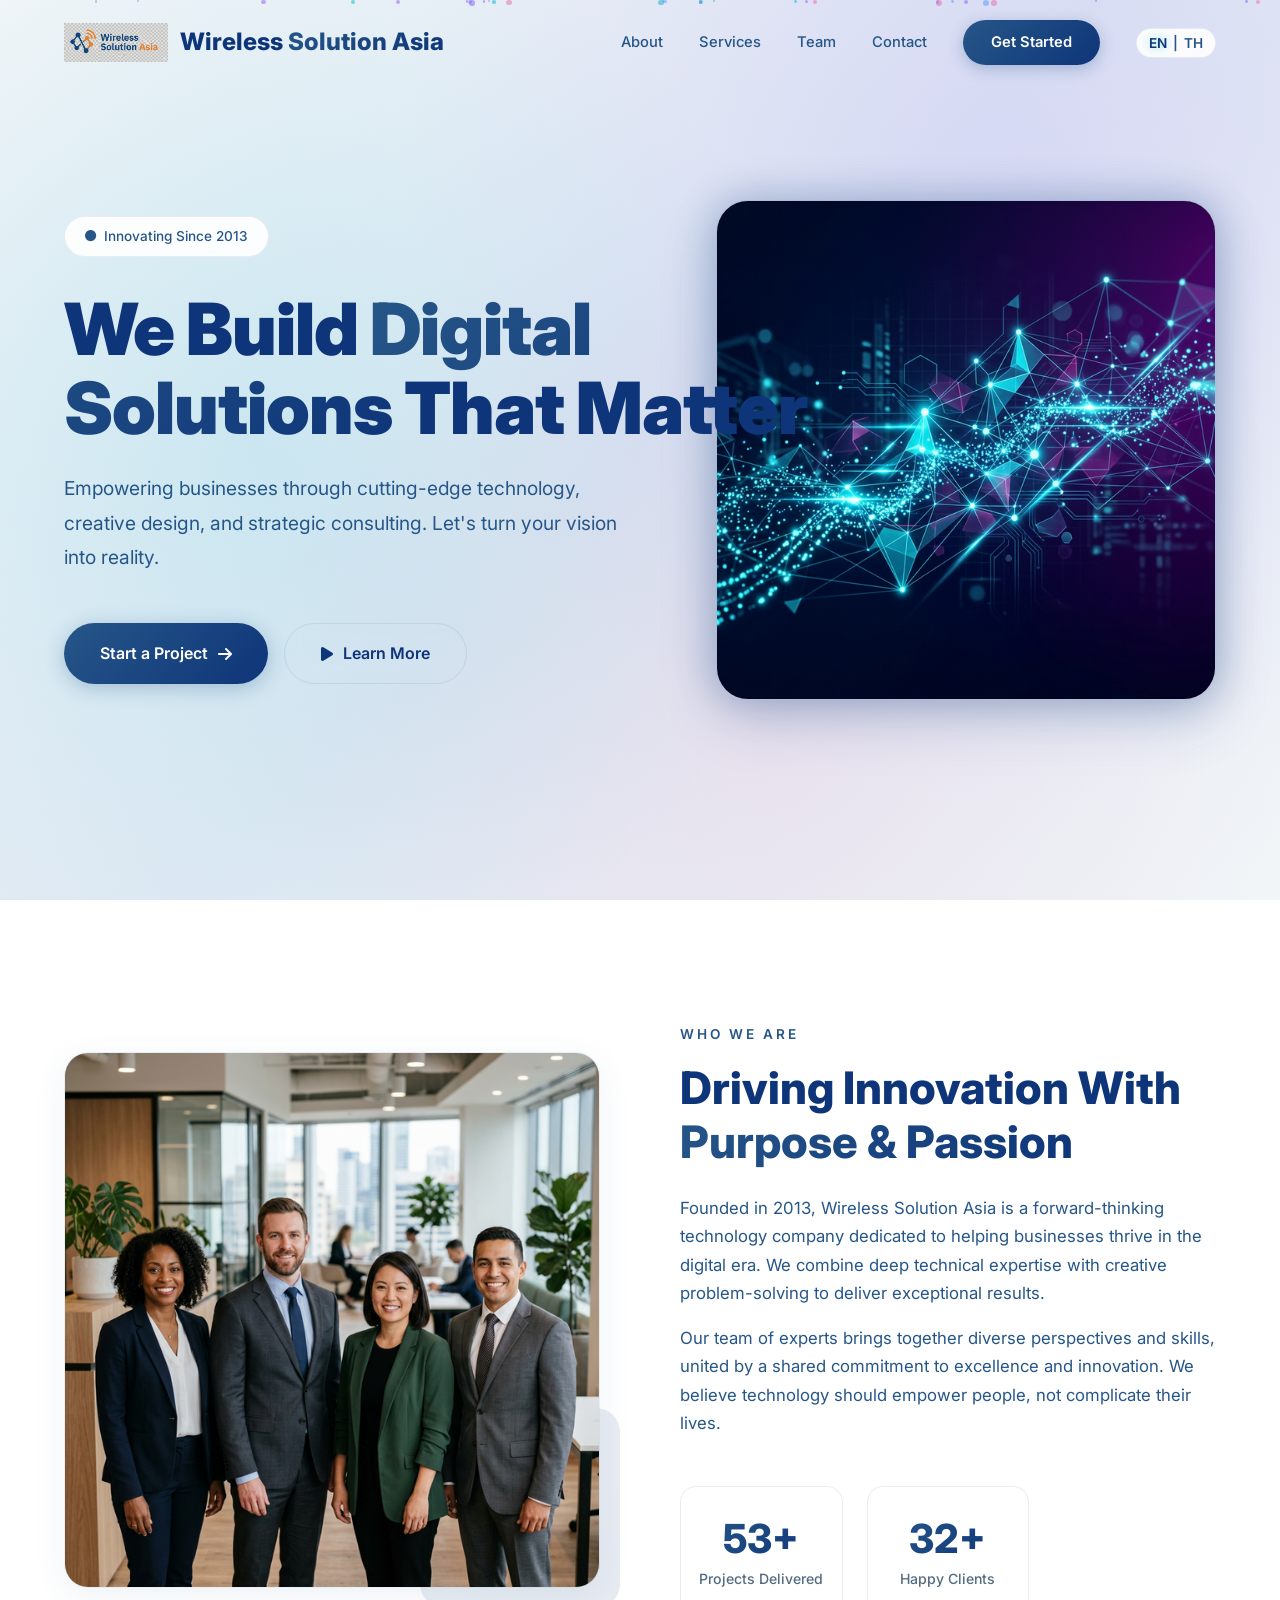
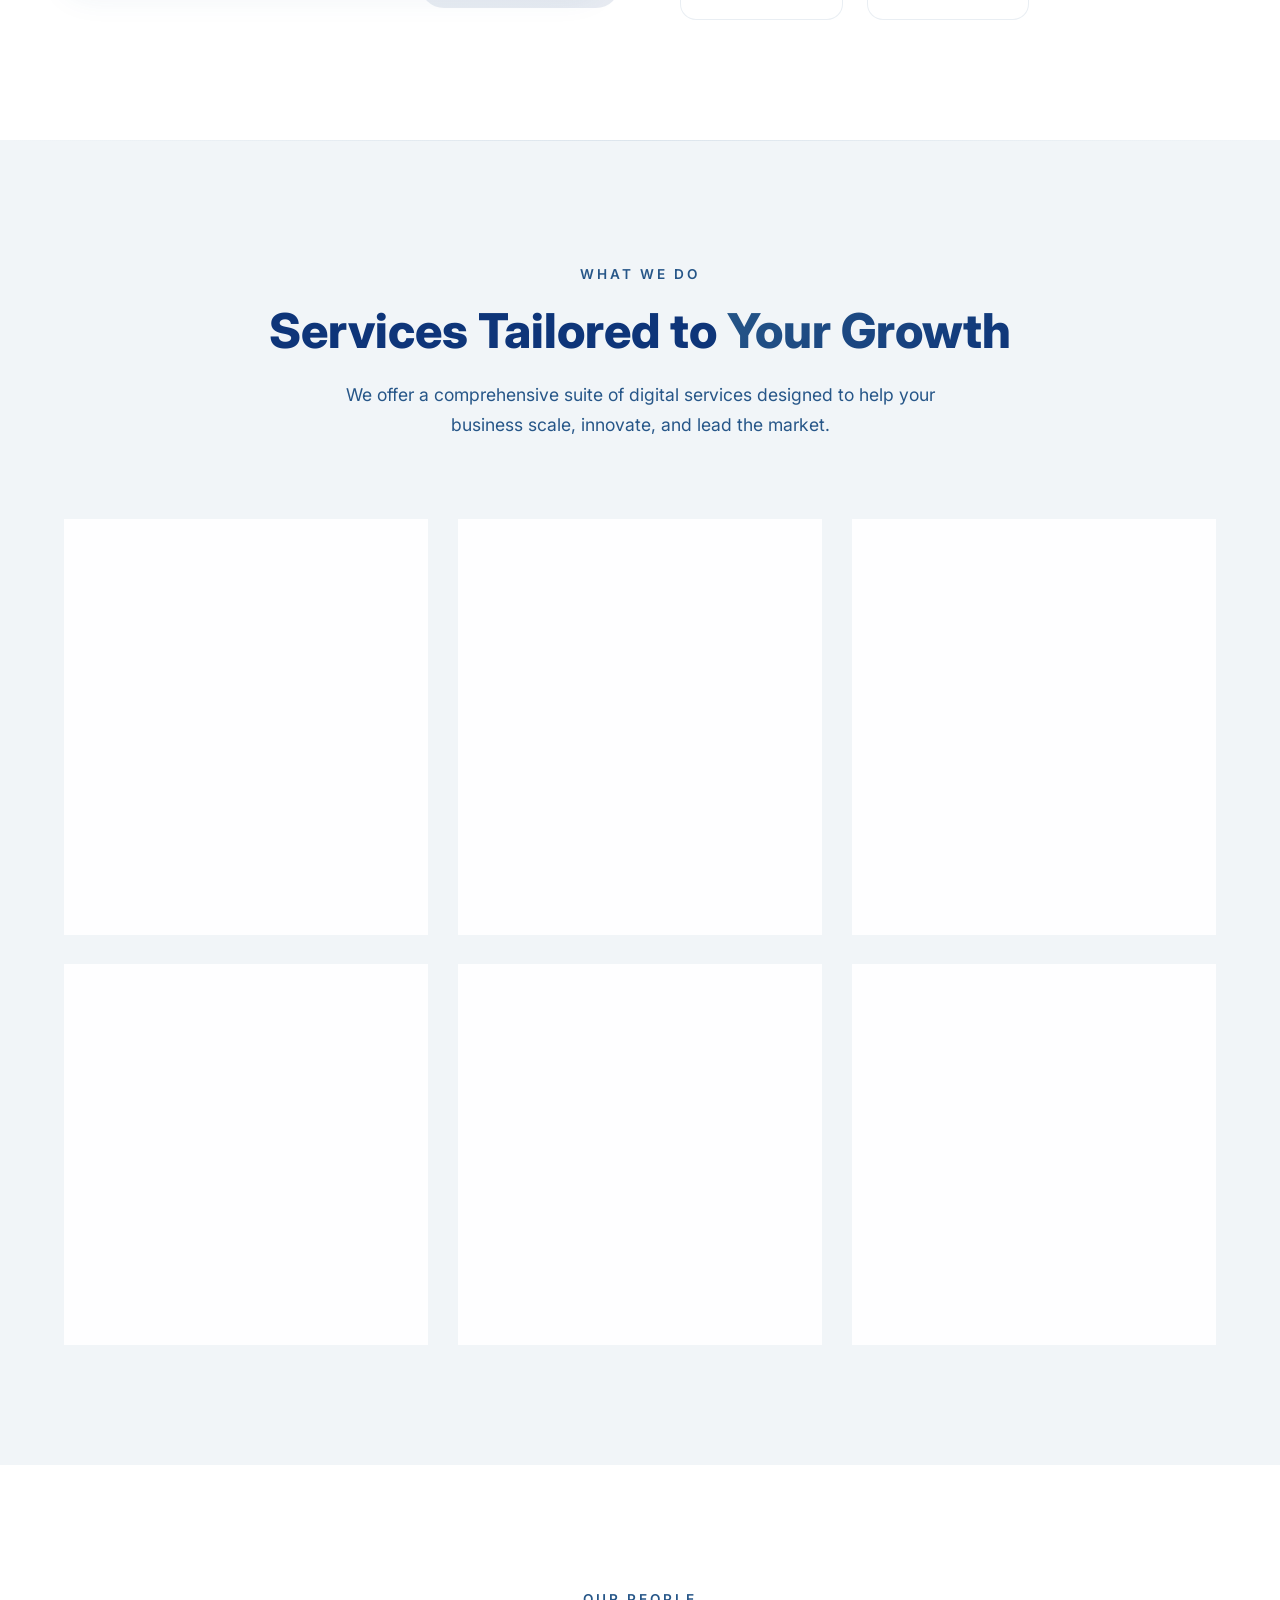
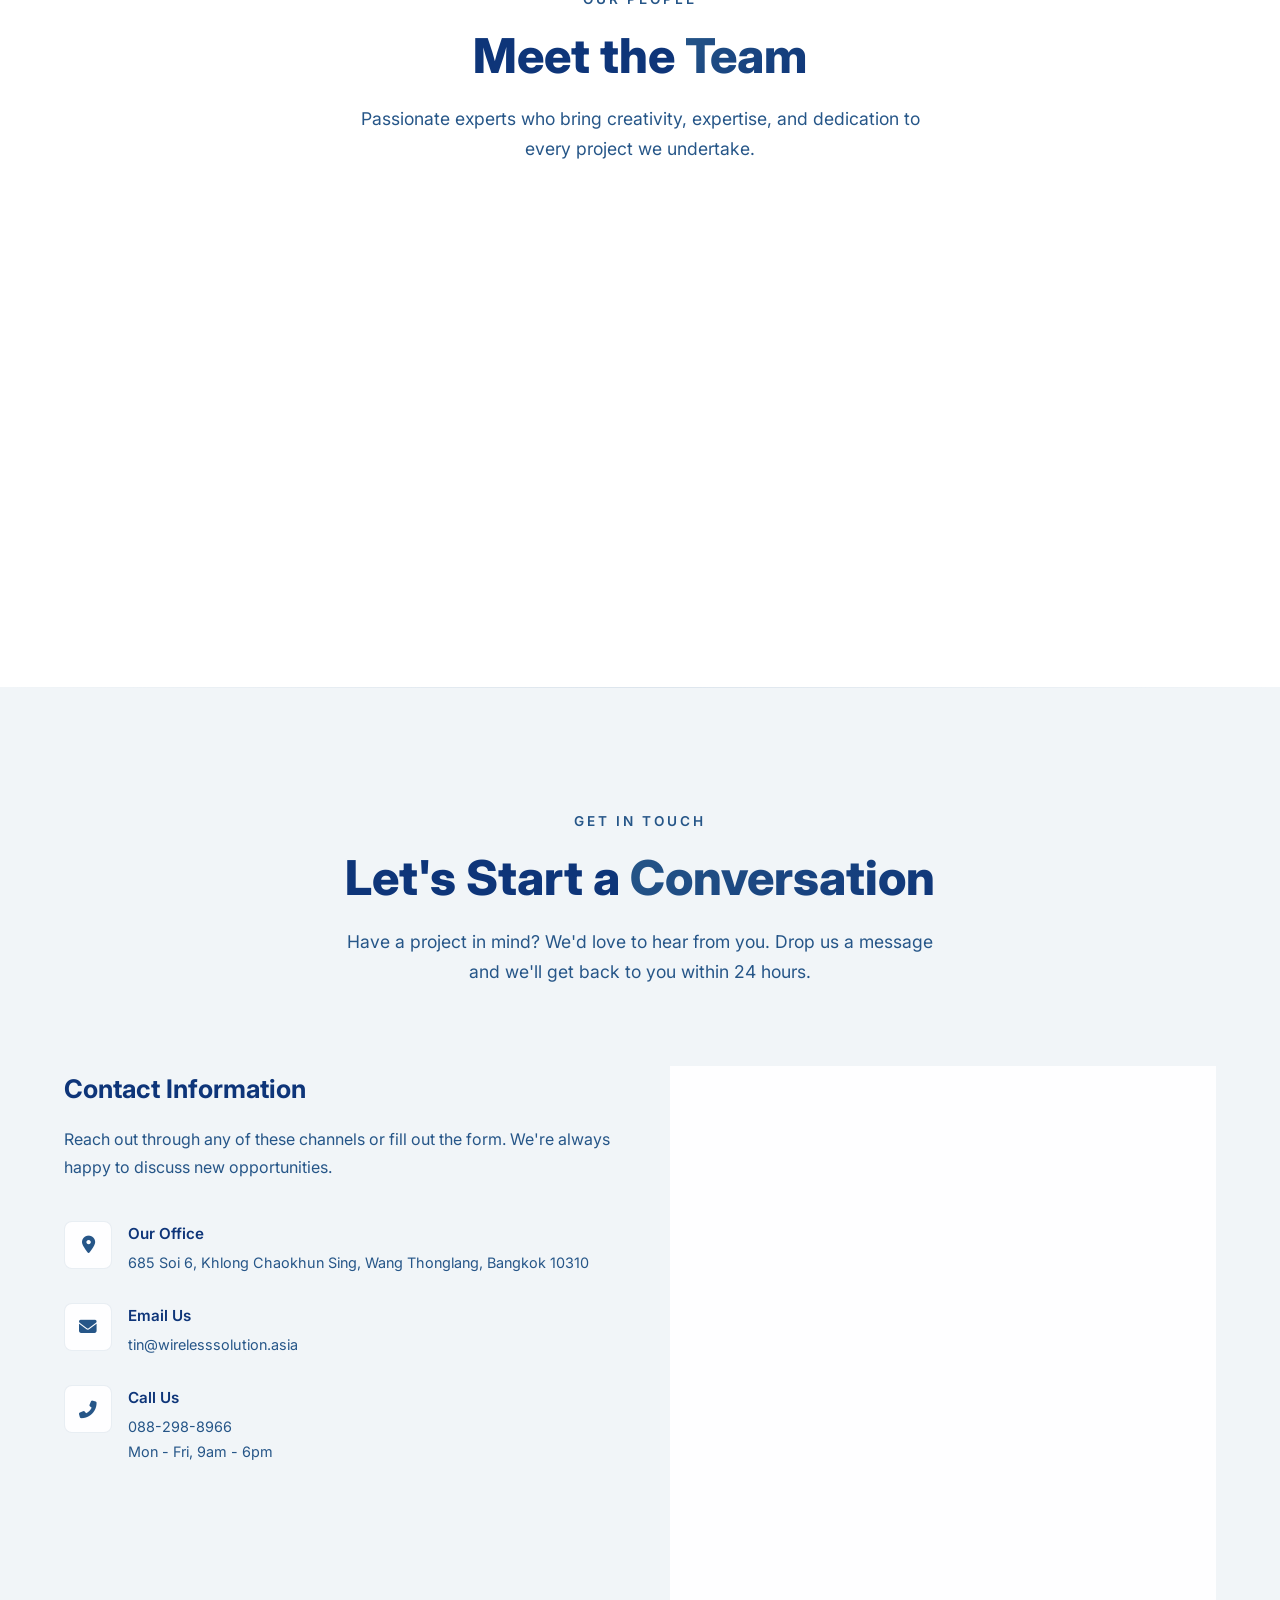
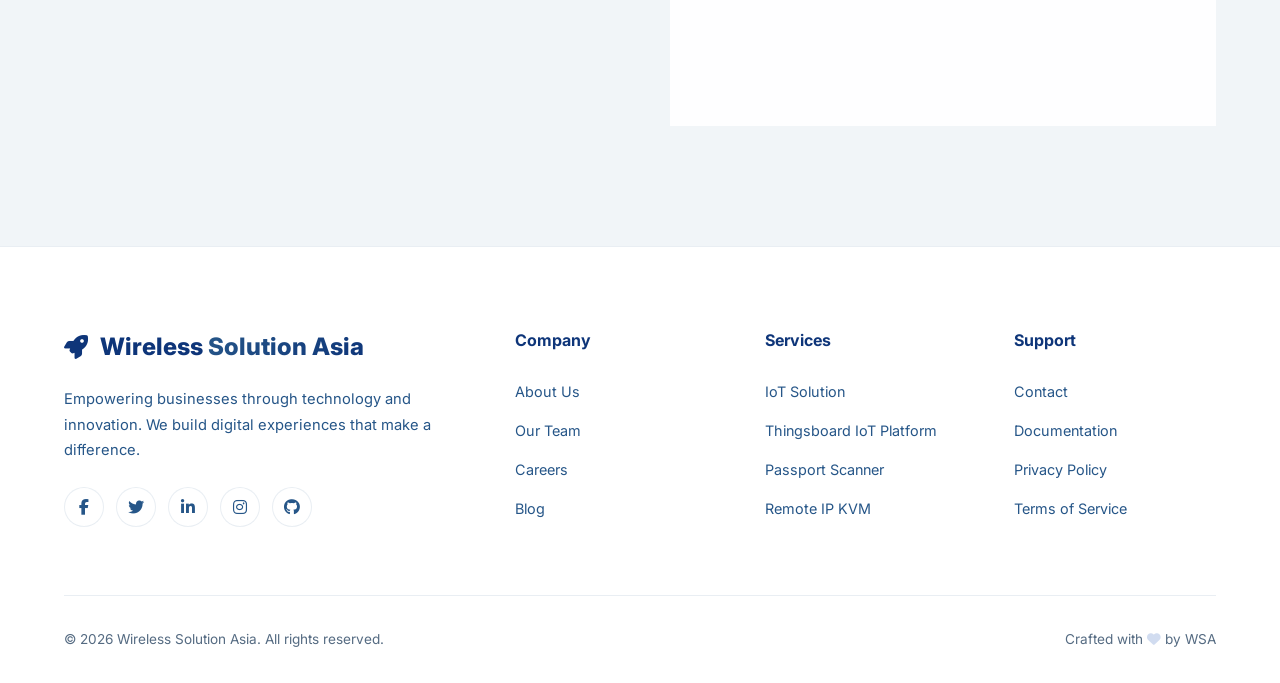
==== commit bcea1a10: "fix: Update founding year from 2018 to 2013 and change contact email address." ====
--- a/index.html
+++ b/index.html
@@ -51,7 +51,7 @@
     <div class="container">
       <div class="hero-content">
         <div class="hero-badge">
-          <i class="fas fa-circle"></i> <span data-i18n="hero-badge">Innovating Since 2018</span>
+          <i class="fas fa-circle"></i> <span data-i18n="hero-badge">Innovating Since 2013</span>
         </div>
         <h1><span data-i18n="hero-title-1">We Build </span><span class="gradient-text" data-i18n="hero-title-2">Digital
             Solutions</span><span data-i18n="hero-title-3"> That Matter</span></h1>
@@ -89,7 +89,7 @@
           </span>
           <h2><span data-i18n="about-title-1">Driving Innovation With </span><span class="gradient-text"
               data-i18n="about-title-2">Purpose & Passion</span></h2>
-          <p data-i18n="about-p1">Founded in 2018, Wireless Solution Asia is a forward-thinking technology company
+          <p data-i18n="about-p1">Founded in 2013, Wireless Solution Asia is a forward-thinking technology company
             dedicated to helping
             businesses thrive in the digital era. We combine deep technical expertise with creative problem-solving to
             deliver exceptional results.</p>
@@ -274,7 +274,7 @@
             <div class="contact-detail-icon"><i class="fas fa-envelope"></i></div>
             <div>
               <h4 data-i18n="email-title">Email Us</h4>
-              <p data-i18n="contact-email">info@wirelesssolution.asia</p>
+              <p data-i18n="contact-email">tin@wirelesssolution.asia</p>
             </div>
           </div>
 
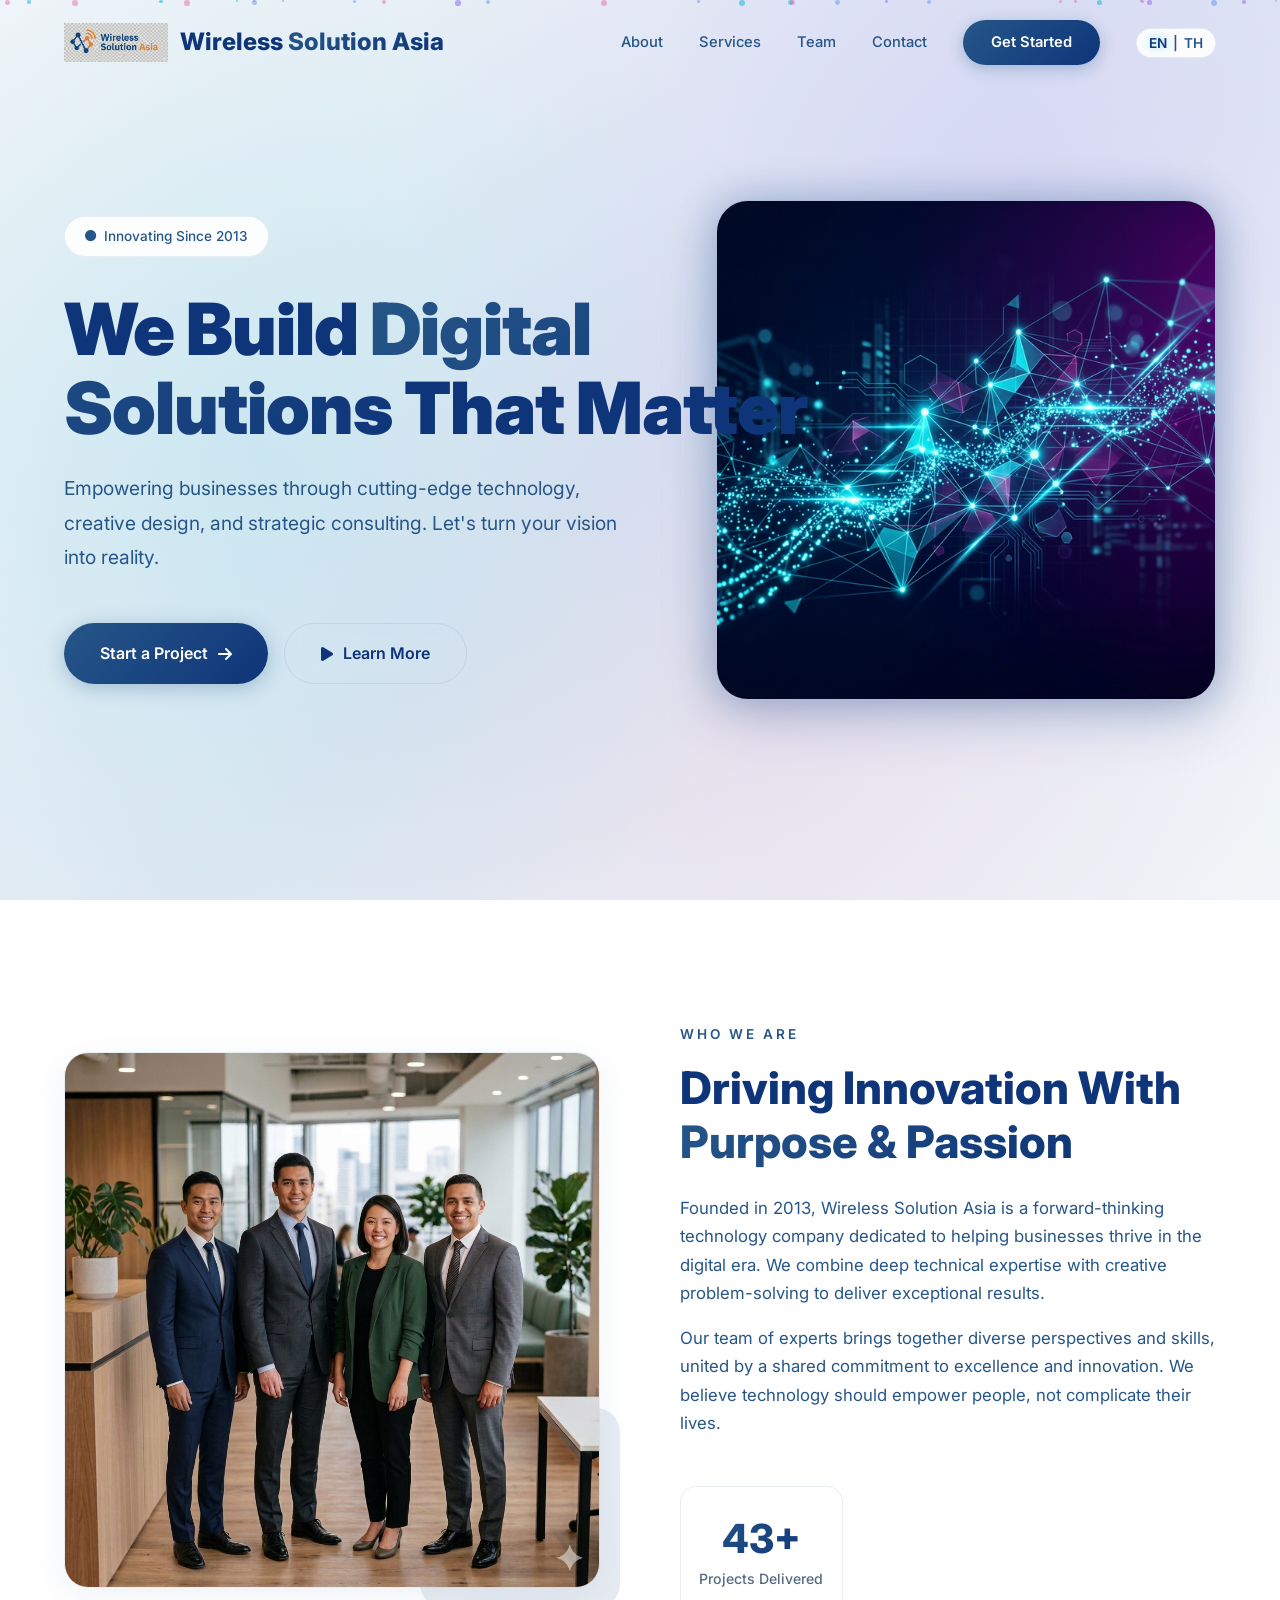
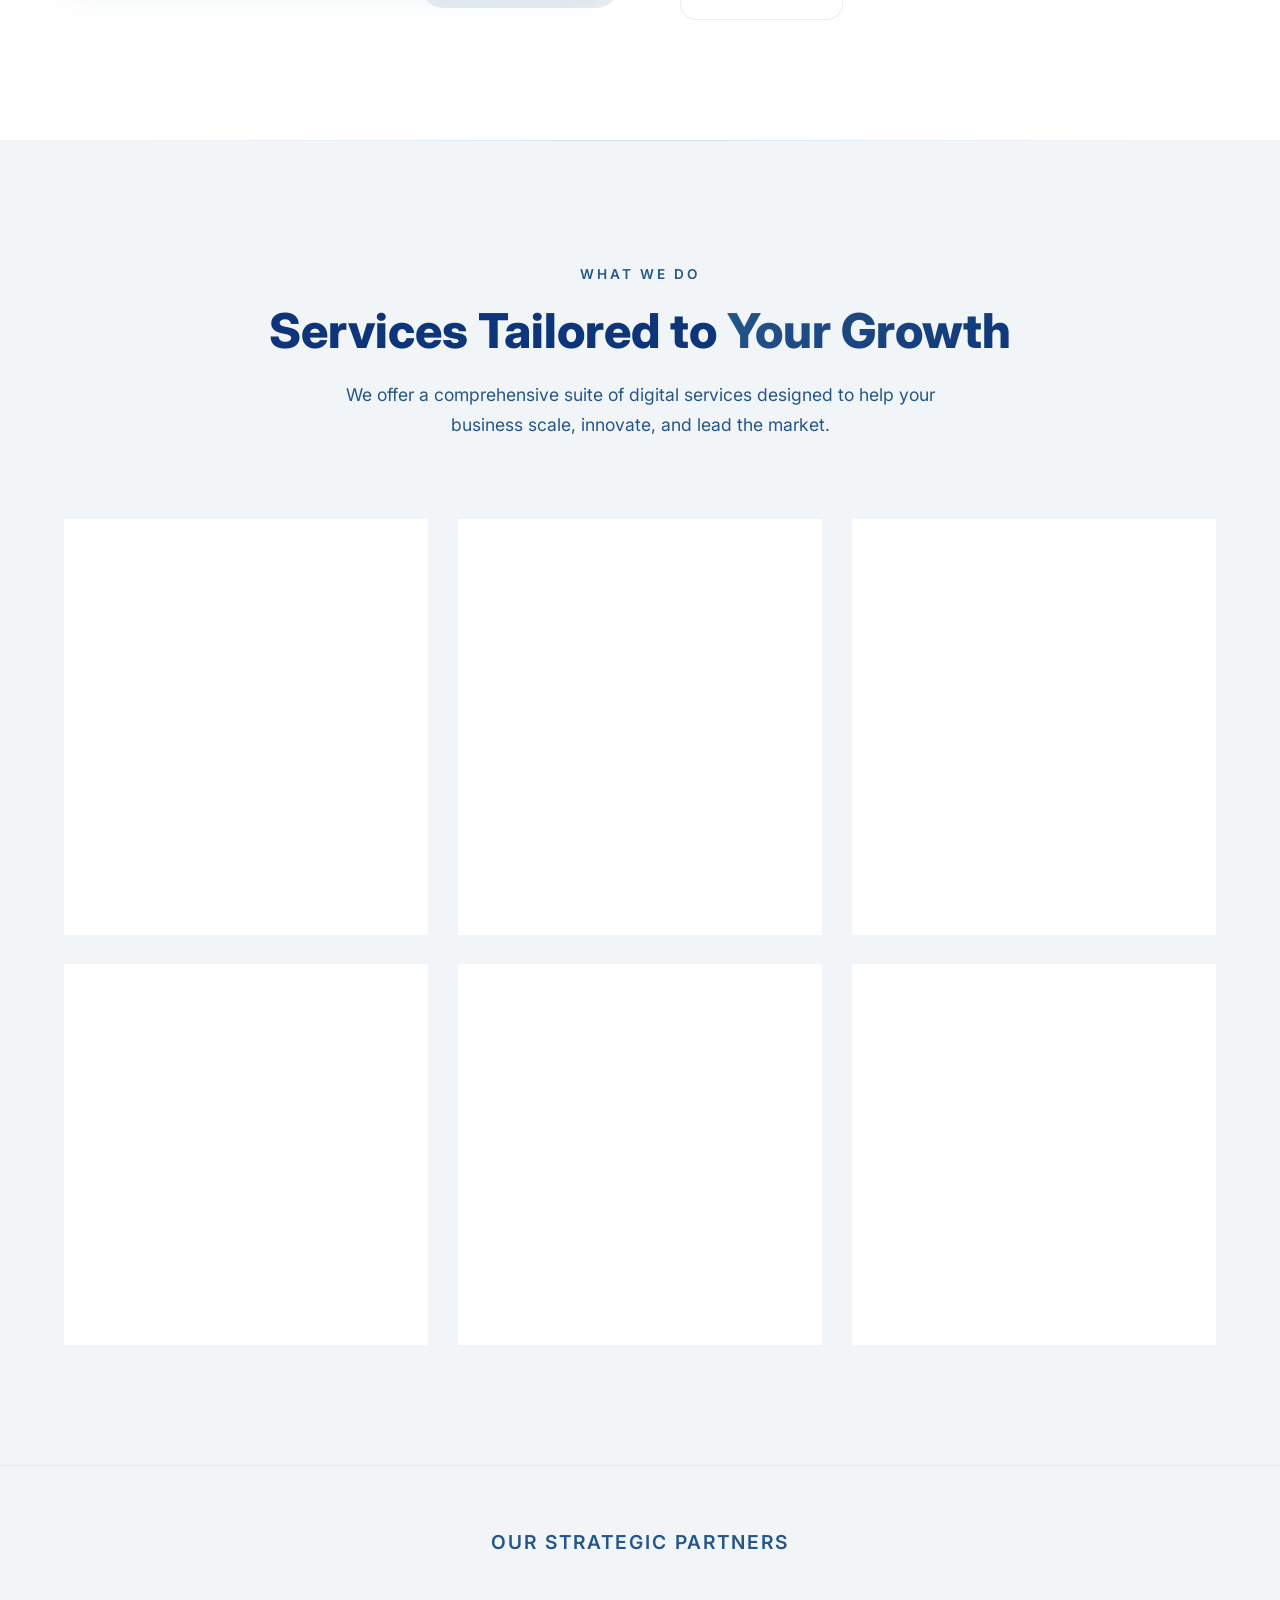
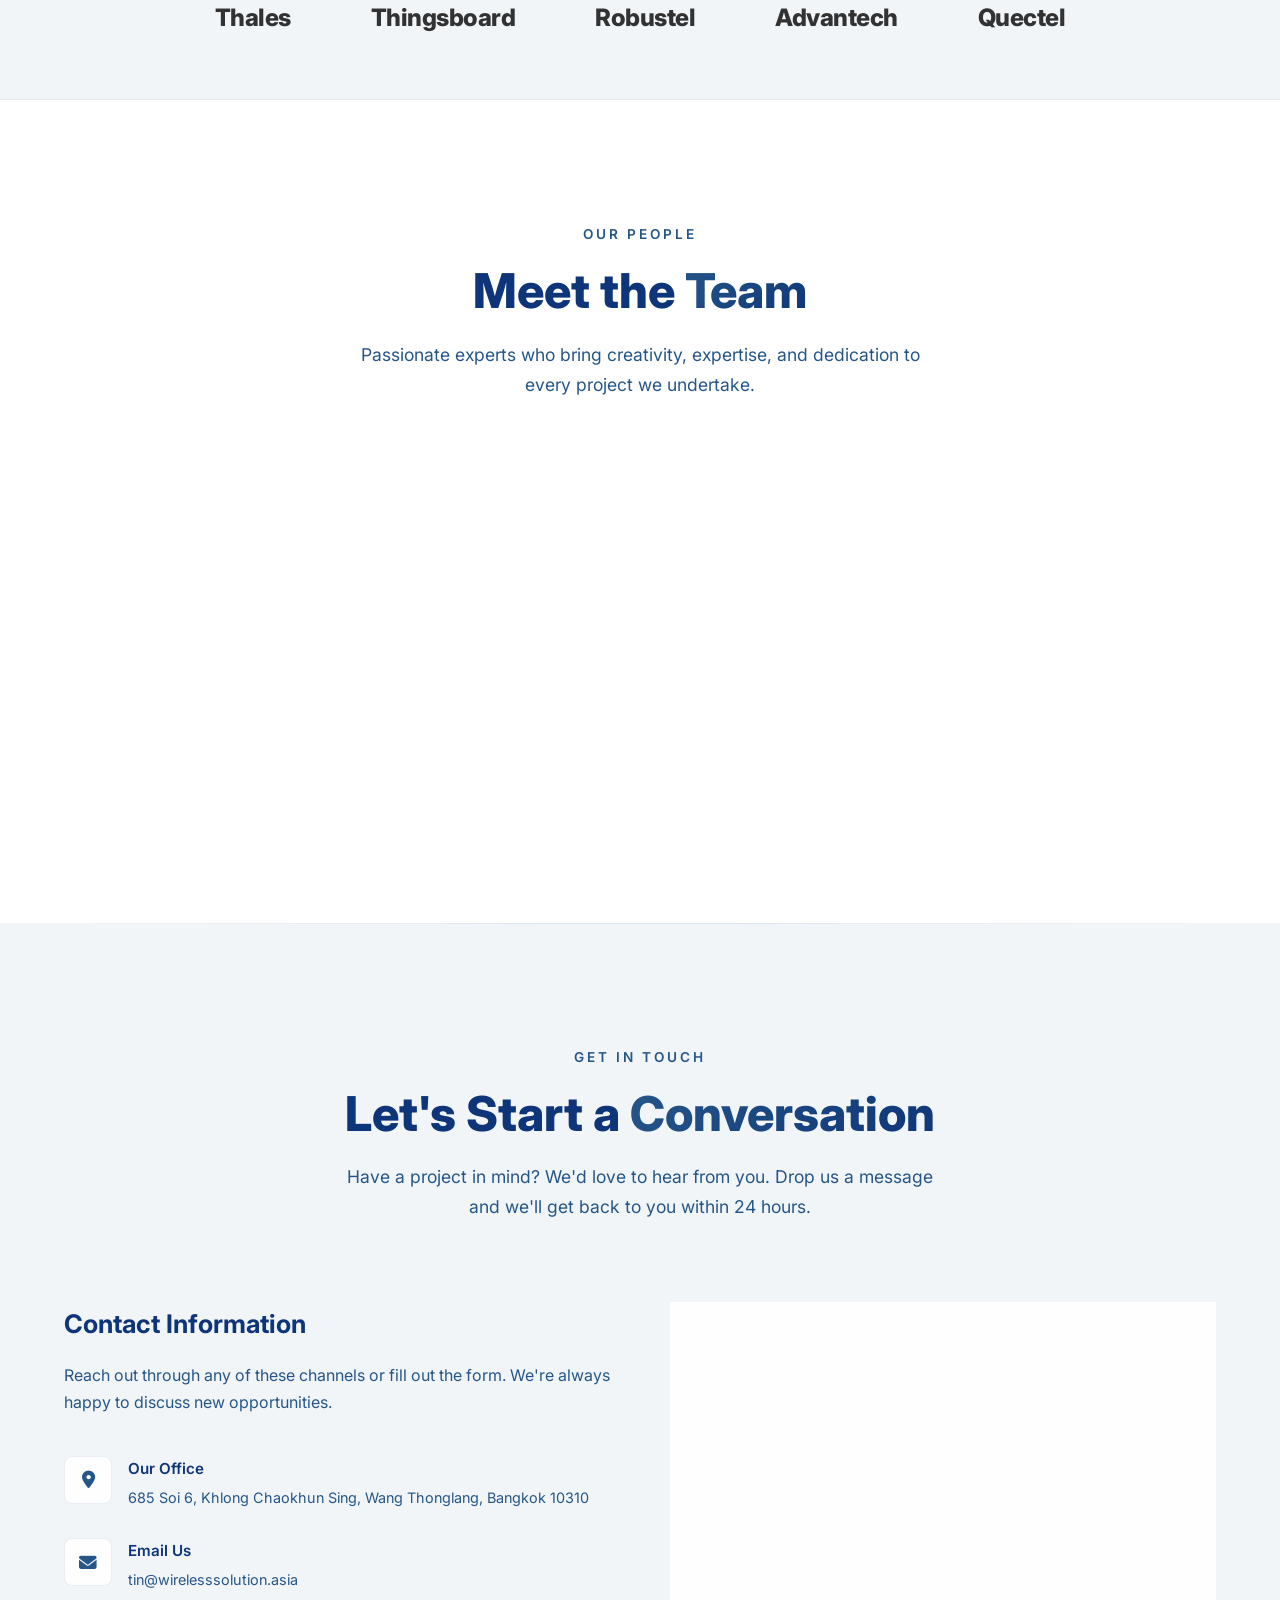
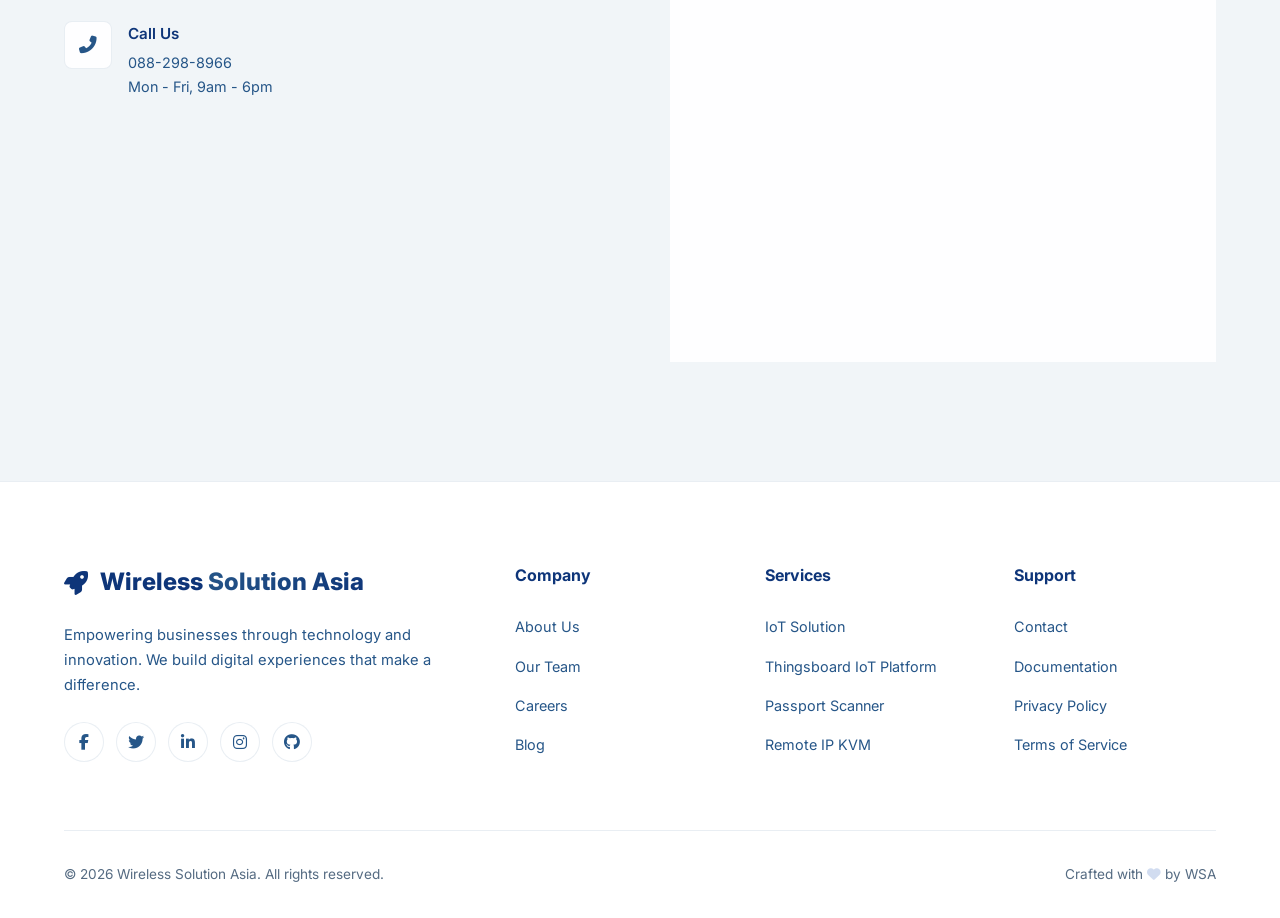
==== commit 8d03d5bc: "ีupdate" ====
--- a/index.html
+++ b/index.html
@@ -175,6 +175,32 @@
           <p data-i18n="srv-6-desc">Seamless integration of diverse hardware and software components to create
             unified, efficient, and scalable technological ecosystems.</p>
           <div class="learn-more">Learn More <i class="fas fa-arrow-right"></i></div>
+        </div>
+      </div>
+    </div>
+  </section>
+
+  <!-- ===== PARTNERS ===== -->
+  <section class="partners-section">
+    <div class="container">
+      <div class="partners-content">
+        <h3 data-i18n="partners-title">Our Strategic Partners</h3>
+        <div class="partners-grid">
+          <div class="partner-logo reveal reveal-delay-1">
+            <span class="partner-name">Thales</span>
+          </div>
+          <div class="partner-logo reveal reveal-delay-2">
+            <span class="partner-name">Thingsboard</span>
+          </div>
+          <div class="partner-logo reveal reveal-delay-3">
+            <span class="partner-name">Robustel</span>
+          </div>
+          <div class="partner-logo reveal reveal-delay-1">
+            <span class="partner-name">Advantech</span>
+          </div>
+          <div class="partner-logo reveal reveal-delay-2">
+            <span class="partner-name">Quectel</span>
+          </div>
         </div>
       </div>
     </div>
--- a/styles.css
+++ b/styles.css
@@ -1342,4 +1342,60 @@
 
 .service-card:hover .learn-more {
   gap: 12px;
+}
+
+/* ===== PARTNERS SECTION ===== */
+.partners-section {
+  padding: 60px 0;
+  background: var(--bg-secondary);
+  border-top: 1px solid rgba(0, 0, 0, 0.05);
+  border-bottom: 1px solid rgba(0, 0, 0, 0.05);
+}
+
+.partners-content {
+  text-align: center;
+}
+
+.partners-content h3 {
+  font-size: 1.2rem;
+  font-weight: 600;
+  color: var(--text-secondary);
+  text-transform: uppercase;
+  letter-spacing: 2px;
+  margin-bottom: 40px;
+}
+
+.partners-grid {
+  display: flex;
+  justify-content: center;
+  align-items: center;
+  flex-wrap: wrap;
+  gap: 40px 80px;
+}
+
+.partner-logo {
+  opacity: 0.6;
+  filter: grayscale(100%);
+  transition: var(--transition-medium);
+  cursor: pointer;
+}
+
+.partner-logo:hover {
+  opacity: 1;
+  filter: grayscale(0%);
+  transform: translateY(-5px);
+}
+
+.partner-name {
+  font-size: 1.5rem;
+  font-weight: 800;
+  color: var(--text-primary);
+  font-family: 'Inter', sans-serif;
+  letter-spacing: -0.5px;
+}
+
+@media (max-width: 768px) {
+  .partners-grid {
+    gap: 30px 40px;
+  }
 }
